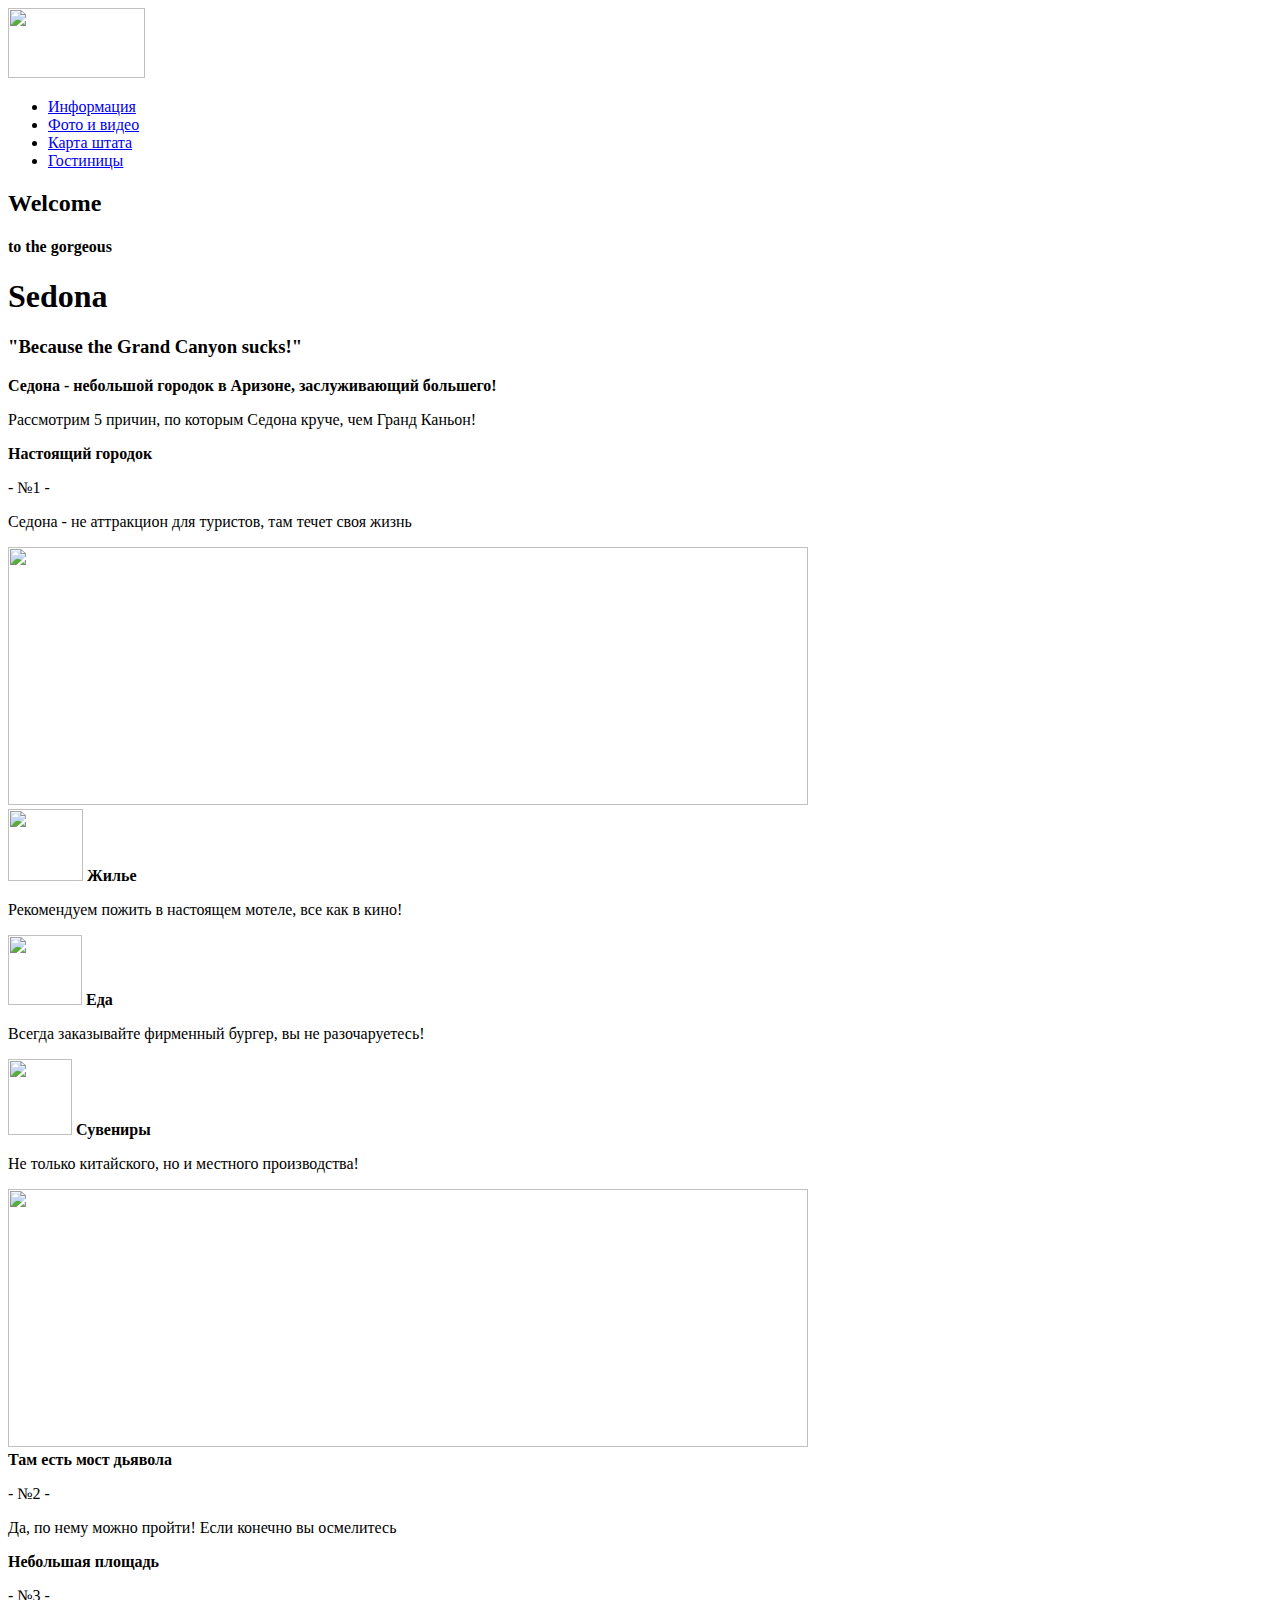
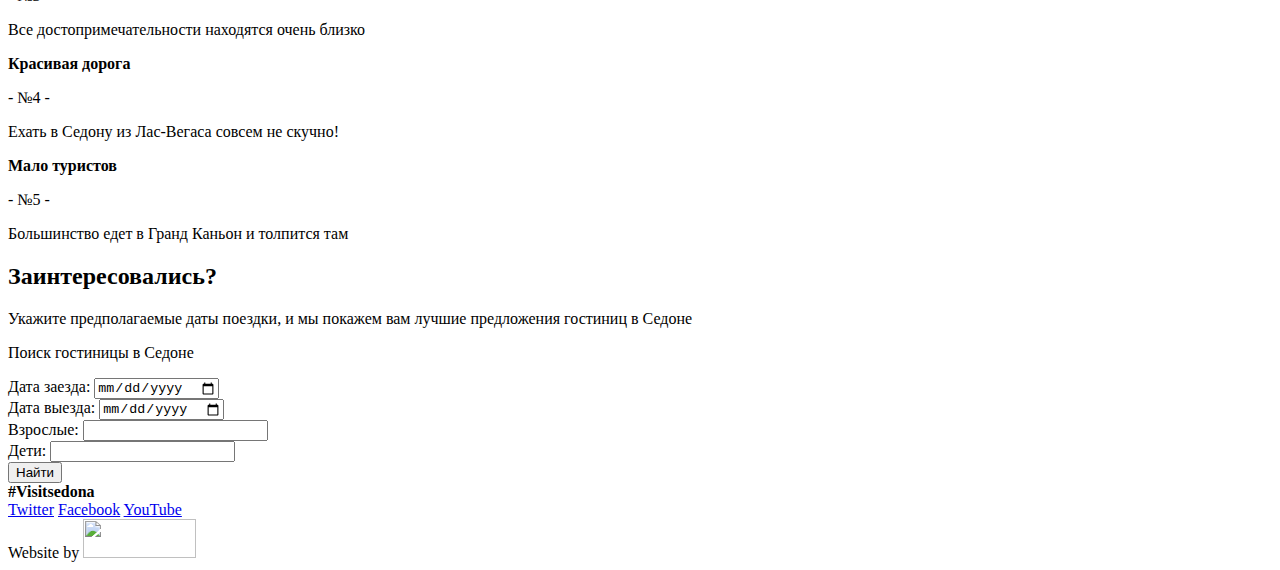
==== index.html @ 0fe3fce3 "Выполнила разметку личного проекта" ====
<!DOCTYPE html>
<html lang="ru">
	<head>
		<meta charset="utf-8">
    	<title>Sedona</title>
	</head>
	<body>
		<header>
			<div class="logo">
				<img src="http://placehold.it/137x70" width="137" height="70">
			</div>
			<nav class="navigation">
				<ul>
					<li>
						<a href="#">Информация</a>
					</li>
					<li>
						<a href="#">Фото и видео</a>		
					</li>
					<li>
						<a href="#">Карта штата</a>
					</li>
					<li>
						<a href="#">Гостиницы</a>
					</li>
				</ul>
			</nav>
		</header>
		<main>
			<div class="main-content">
				<h2>Welcome</h2>
				<h4>to the gorgeous</h4>
				<h1>Sedona</h1>
				<h3>"Because the Grand Canyon sucks!"</h3>
				<b>Седона - небольшой городок в Аризоне, заслуживающий большего!</b>
				<p>Рассмотрим 5 причин, по которым Седона круче, чем Гранд Каньон!</p>
				<section class="reasons">
					<div class="reason-item">
						<b>Настоящий городок</b>
						<p>- №1 -</p>
						<p>Седона - не аттракцион для туристов, там течет своя жизнь</p>
					</div>
					<img src="http://placehold.it/800x258" width="800" height="258">
				</section>
				<section class="features">
					<div class="features-item">
						<img src="http://placehold.it/75x72" width="75" height="72">
						<b class="features-name">Жилье</b>
						<p>Рекомендуем пожить в настоящем мотеле, все как в кино!</p>
					</div>
					<div class="features-item">
						<img src="http://placehold.it/74x70" width="74" height="70">
	        			<b class="features-name">Еда</b>
	        			<p>Всегда заказывайте фирменный бургер, вы не разочаруетесь!</p>
	        		</div>
	        		<div class="features-item">
	        			<img src="http://placehold.it/64x76" width="64" height="76">
	        			<b class="features-name">Сувениры</b>
	        			<p>Не только китайского, но и местного производства!</p>
	        		</div>
				</section>
				<section class="reasons">
					<img src="http://placehold.it/800x258" width="800" height="258">
					<div class="reason-item">
						<b>Там есть мост дьявола</b>
						<p>- №2 -</p>
						<p>Да, по нему можно пройти! Если конечно вы осмелитесь</p>
					</div>
				</section>
				<section class="reasons">
					<div class="reason-item">
						<b>Небольшая площадь</b>
						<p>- №3 -</p>
						<p>Все достопримечательности находятся очень близко</p>
					</div>
					<div class="reason-item">
						<b>Красивая дорога</b>
						<p>- №4 -</p>
						<p>Ехать в Седону из Лас-Вегаса совсем не скучно!</p>
					</div>
					<div class="reason-item">
						<b>Мало туристов</b>
						<p>- №5 -</p>
						<p>Большинство едет в Гранд Каньон и толпится там</p>
					</div>
				</section>
			</div>
			<div>
				<h2>Заинтересовались?</h2>
				<p>Укажите предполагаемые даты поездки, и мы покажем вам лучшие предложения гостиниц в Седоне</p>
				<div class="form">
					<div>
						<p>Поиск гостиницы в Седоне</p>
					</div>
					<div>
						<div>
							<label>Дата заезда:</label>
							<input type="date" name="">
						</div>
						<div>
							<label>Дата выезда:</label>
							<input type="date" name="">
						</div>
						<div>
							<label>Взрослые:</label>
							<input type="" name="">
						</div>
						<div>
							<label>Дети:</label>
							<input type="" name="">
						</div>
						<button class="btn">Найти</button>
					</div>
				</div>
			</div>
		</main>
		<footer>
			<section class="footer-hashtag">
				<b>#Visitsedona</b>
			</section>
			<section class="footer-social">
    			<a class="social-btn social-btn-tw" href="#">Twitter</a>
    			<a class="social-btn social-btn-fb" href="#">Facebook</a>
    			<a class="social-btn social-btn-you" href="#">YouTube</a>
			</section>
			<section class="footer-website">
				Website by
    			<img src="http://placehold.it/113x39" width="113" height="39">
			</section>
		</footer>
	</body>
</html>
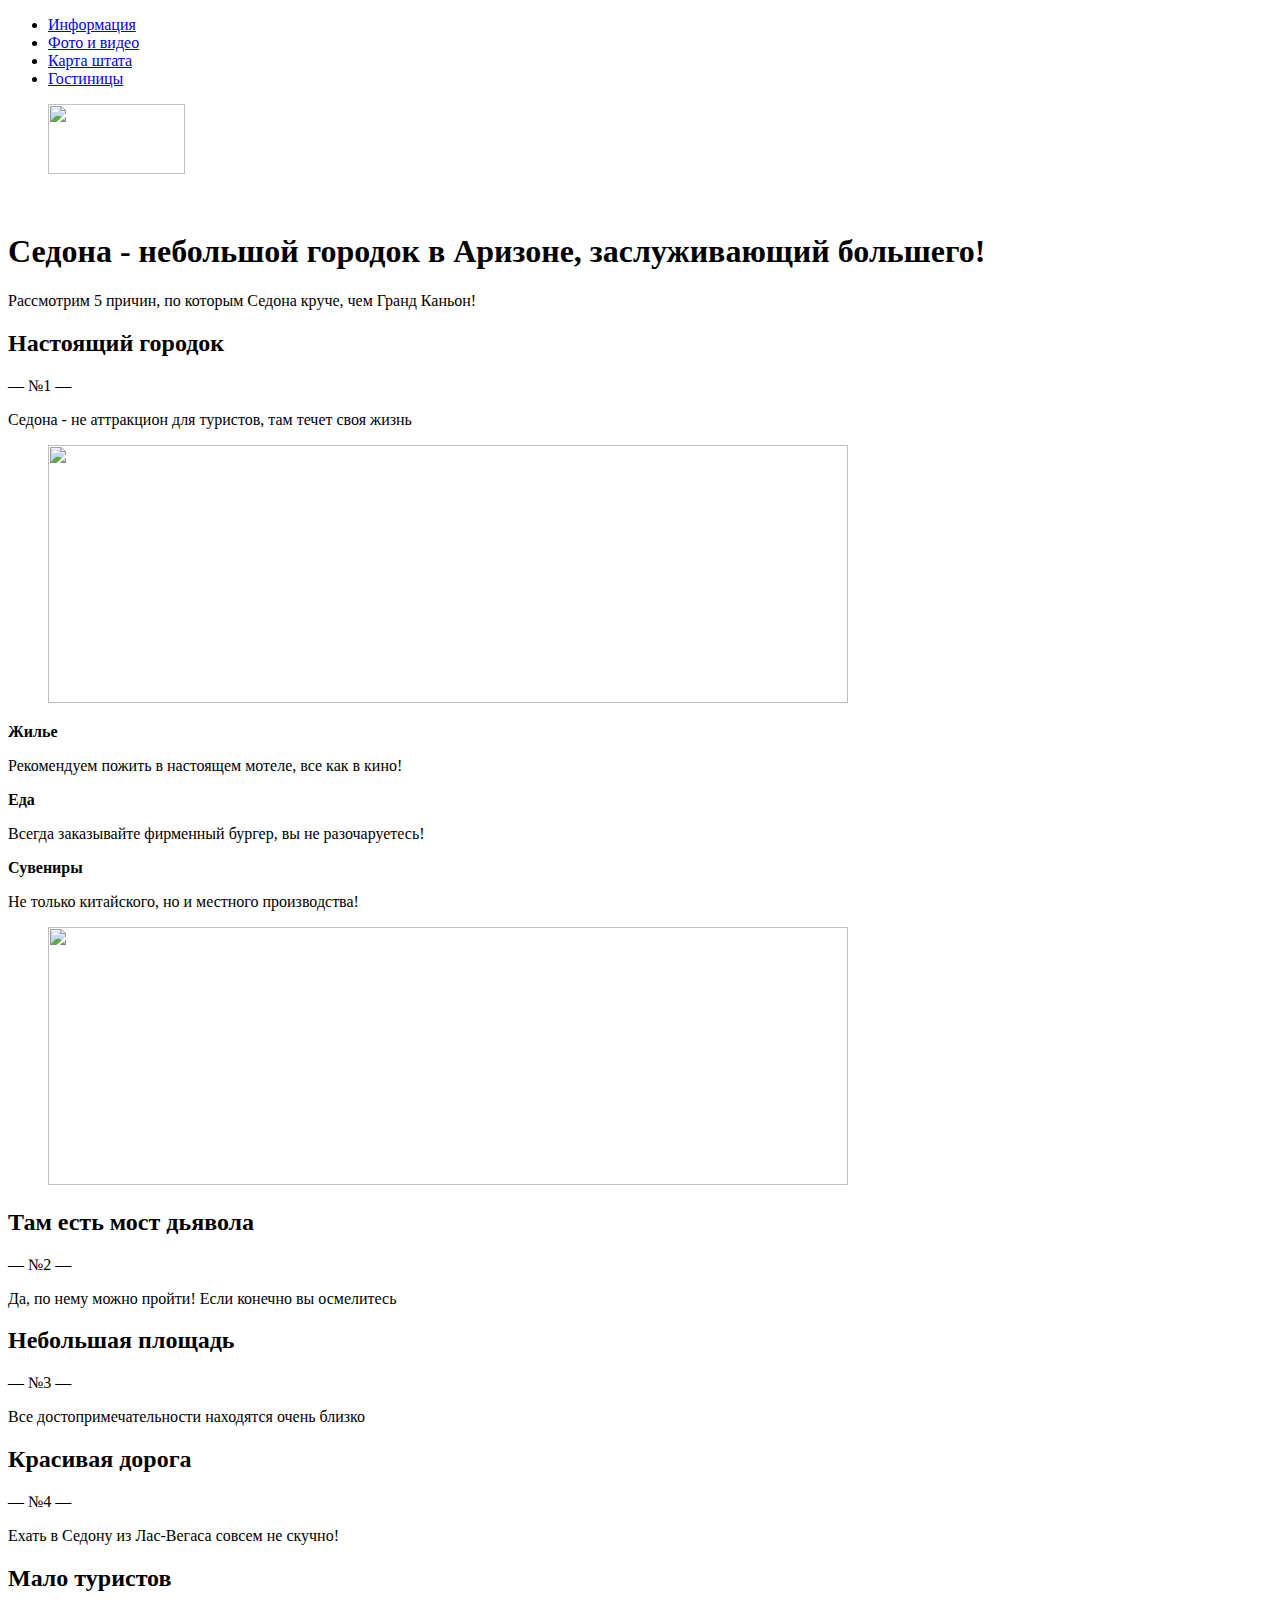
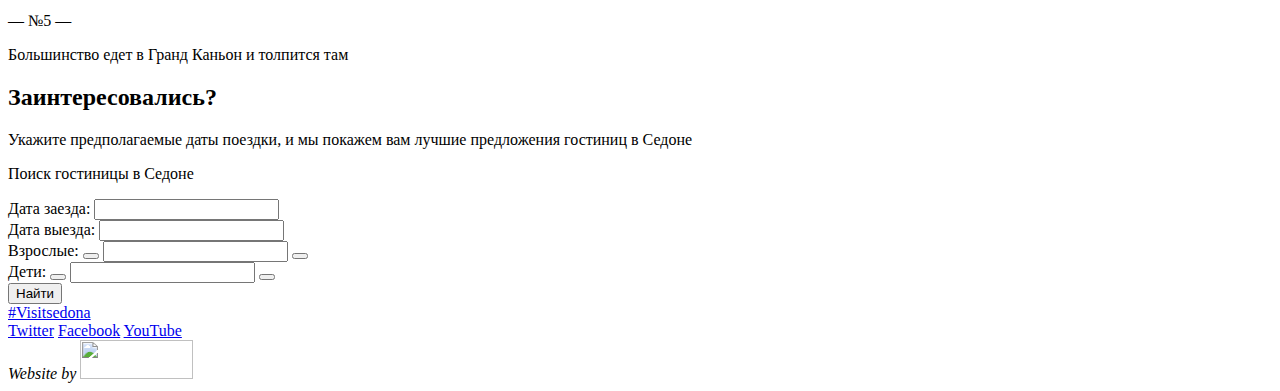
==== commit 5a9388bd: "Исправила разметку страницы "каталог" личного проекта" ====
--- a/index.html
+++ b/index.html
@@ -5,128 +5,131 @@
     	<title>Sedona</title>
 	</head>
 	<body>
-		<header>
-			<div class="logo">
-				<img src="http://placehold.it/137x70" width="137" height="70">
-			</div>
-			<nav class="navigation">
-				<ul>
-					<li>
-						<a href="#">Информация</a>
-					</li>
-					<li>
-						<a href="#">Фото и видео</a>		
-					</li>
-					<li>
-						<a href="#">Карта штата</a>
-					</li>
-					<li>
-						<a href="#">Гостиницы</a>
-					</li>
-				</ul>
-			</nav>
-		</header>
-		<main>
-			<div class="main-content">
-				<h2>Welcome</h2>
-				<h4>to the gorgeous</h4>
-				<h1>Sedona</h1>
-				<h3>"Because the Grand Canyon sucks!"</h3>
-				<b>Седона - небольшой городок в Аризоне, заслуживающий большего!</b>
-				<p>Рассмотрим 5 причин, по которым Седона круче, чем Гранд Каньон!</p>
-				<section class="reasons">
-					<div class="reason-item">
-						<b>Настоящий городок</b>
-						<p>- №1 -</p>
-						<p>Седона - не аттракцион для туристов, там течет своя жизнь</p>
-					</div>
-					<img src="http://placehold.it/800x258" width="800" height="258">
-				</section>
-				<section class="features">
+		<div class="container">
+			<header>
+				<nav class="main-navigation">
+					<ul>
+						<li>
+							<a href="#">Информация</a>
+						</li>
+						<li>
+							<a href="#">Фото и видео</a>		
+						</li>
+						<li>
+							<a href="#">Карта штата</a>
+						</li>
+						<li>
+							<a href="#">Гостиницы</a>
+						</li>
+					</ul>
+				</nav>
+				<figure class="logo">
+					<img src="http://placehold.it/137x70" width="137" height="70">
+				</figure>
+				<div class="promo-block">
+					<img src=""> <!--Добавить картинку--> 
+				</div>
+			</header>
+			<main>
+				<article class="reasons">	 
+					<h1>Седона - небольшой городок в Аризоне, заслуживающий большего!</h1>
+					<p>Рассмотрим 5 причин, по которым Седона круче, чем Гранд Каньон!</p>
+				</article>
+				<div class="main-reason">
+					<h2 class="reason-title">Настоящий городок</h2>
+					<div class="reason-number">&mdash; №1 &mdash;</div>
+					<p class="reason-text">Седона - не аттракцион для туристов, там течет своя жизнь</p>
+					<figure class="reason-image">
+						<img src="http://placehold.it/800x258" width="800" height="258">
+					</figure>
+				</div>
+				<div class="features">
 					<div class="features-item">
-						<img src="http://placehold.it/75x72" width="75" height="72">
 						<b class="features-name">Жилье</b>
-						<p>Рекомендуем пожить в настоящем мотеле, все как в кино!</p>
+						<p class="features-text">Рекомендуем пожить в настоящем мотеле, все как в кино!</p>
 					</div>
 					<div class="features-item">
-						<img src="http://placehold.it/74x70" width="74" height="70">
 	        			<b class="features-name">Еда</b>
-	        			<p>Всегда заказывайте фирменный бургер, вы не разочаруетесь!</p>
+	        			<p class="features-text">Всегда заказывайте фирменный бургер, вы не разочаруетесь!</p>
 	        		</div>
 	        		<div class="features-item">
-	        			<img src="http://placehold.it/64x76" width="64" height="76">
 	        			<b class="features-name">Сувениры</b>
-	        			<p>Не только китайского, но и местного производства!</p>
+	        			<p class="features-text">Не только китайского, но и местного производства!</p>
 	        		</div>
-				</section>
-				<section class="reasons">
-					<img src="http://placehold.it/800x258" width="800" height="258">
+				</div>
+				<div class="main-reason">
+					<figure class="reason-image">
+						<img src="http://placehold.it/800x258" width="800" height="258">
+					</figure>
+					<h2 class="reason-title">Там есть мост дьявола</h2>
+					<div class="reason-number">&mdash; №2 &mdash;</div>
+					<p class="reason-text">Да, по нему можно пройти! Если конечно вы осмелитесь</p>
+				</div>
+				<div class="additional-reasons">
 					<div class="reason-item">
-						<b>Там есть мост дьявола</b>
-						<p>- №2 -</p>
-						<p>Да, по нему можно пройти! Если конечно вы осмелитесь</p>
-					</div>
-				</section>
-				<section class="reasons">
-					<div class="reason-item">
-						<b>Небольшая площадь</b>
-						<p>- №3 -</p>
-						<p>Все достопримечательности находятся очень близко</p>
+						<h2 class="reason-title">Небольшая площадь</h2>
+						<p class="reason-number">&mdash; №3 &mdash;</p>
+						<p class="reason-text">Все достопримечательности находятся очень близко</p>
 					</div>
 					<div class="reason-item">
-						<b>Красивая дорога</b>
-						<p>- №4 -</p>
-						<p>Ехать в Седону из Лас-Вегаса совсем не скучно!</p>
+						<h2 class="reason-title">Красивая дорога</h2>
+						<p class="reason-number">&mdash; №4 &mdash;</p>
+						<p class="reason-text">Ехать в Седону из Лас-Вегаса совсем не скучно!</p>
 					</div>
 					<div class="reason-item">
-						<b>Мало туристов</b>
-						<p>- №5 -</p>
-						<p>Большинство едет в Гранд Каньон и толпится там</p>
-					</div>
-				</section>
-			</div>
-			<div>
-				<h2>Заинтересовались?</h2>
-				<p>Укажите предполагаемые даты поездки, и мы покажем вам лучшие предложения гостиниц в Седоне</p>
-				<div class="form">
-					<div>
-						<p>Поиск гостиницы в Седоне</p>
-					</div>
-					<div>
-						<div>
-							<label>Дата заезда:</label>
-							<input type="date" name="">
-						</div>
-						<div>
-							<label>Дата выезда:</label>
-							<input type="date" name="">
-						</div>
-						<div>
-							<label>Взрослые:</label>
-							<input type="" name="">
-						</div>
-						<div>
-							<label>Дети:</label>
-							<input type="" name="">
-						</div>
-						<button class="btn">Найти</button>
+						<h2 class="reason-title">Мало туристов</h2>
+						<p class="reason-number">&mdash; №5 &mdash;</p>
+						<p class="reason-text">Большинство едет в Гранд Каньон и толпится там</p>
 					</div>
 				</div>
-			</div>
-		</main>
-		<footer>
-			<section class="footer-hashtag">
-				<b>#Visitsedona</b>
-			</section>
-			<section class="footer-social">
-    			<a class="social-btn social-btn-tw" href="#">Twitter</a>
-    			<a class="social-btn social-btn-fb" href="#">Facebook</a>
-    			<a class="social-btn social-btn-you" href="#">YouTube</a>
-			</section>
-			<section class="footer-website">
-				Website by
-    			<img src="http://placehold.it/113x39" width="113" height="39">
-			</section>
-		</footer>
+				<article class="interested">
+					<h2>Заинтересовались?</h2>
+					<p>Укажите предполагаемые даты поездки, и мы покажем вам лучшие предложения гостиниц в Седоне</p>
+				</article>
+				<div class="form-wrapper">
+					<p>Поиск гостиницы в Седоне</p>
+					<div class="form">
+						<form action="index.html" method="post">
+							<div>
+								<label for="arrival-date">Дата заезда:</label>
+								<input type="text" name="" id="arrival-date">
+							</div>
+							<div>
+								<label for="departure-date">Дата выезда:</label>
+								<input type="text" name="" id="departure-date">
+							</div>
+							<div>
+								<label for="adults">Взрослые:</label>
+								<button></button> <!--минус-->
+								<input type="text" name="" id="adults">
+								<button></button> <!--плюс-->
+							</div>
+							<div>
+								<label for="children">Дети:</label>
+								<button></button> <!--минус-->
+								<input type="text" name="" id="children">
+								<button></button> <!--плюс-->
+							</div>
+							<button class="btn">Найти</button>
+						</form>
+					</div>
+				</div>
+				<div class="map"></div>
+			</main>
+			<footer>
+				<a class="hashtag"href="#">#Visitsedona</a>
+				<div class="footer-social">
+	    			<a class="social-btn social-btn-tw" href="#">Twitter</a>
+	    			<a class="social-btn social-btn-fb" href="#">Facebook</a>
+	    			<a class="social-btn social-btn-you" href="#">YouTube</a>
+				</div>
+				<address class="footer-website">
+					Website by
+					<a class="website" href="#">
+	    				<img src="http://placehold.it/113x39" width="113" height="39">
+	    			</a>
+				</address>
+			</footer>
+		</div>
 	</body>
 </html>
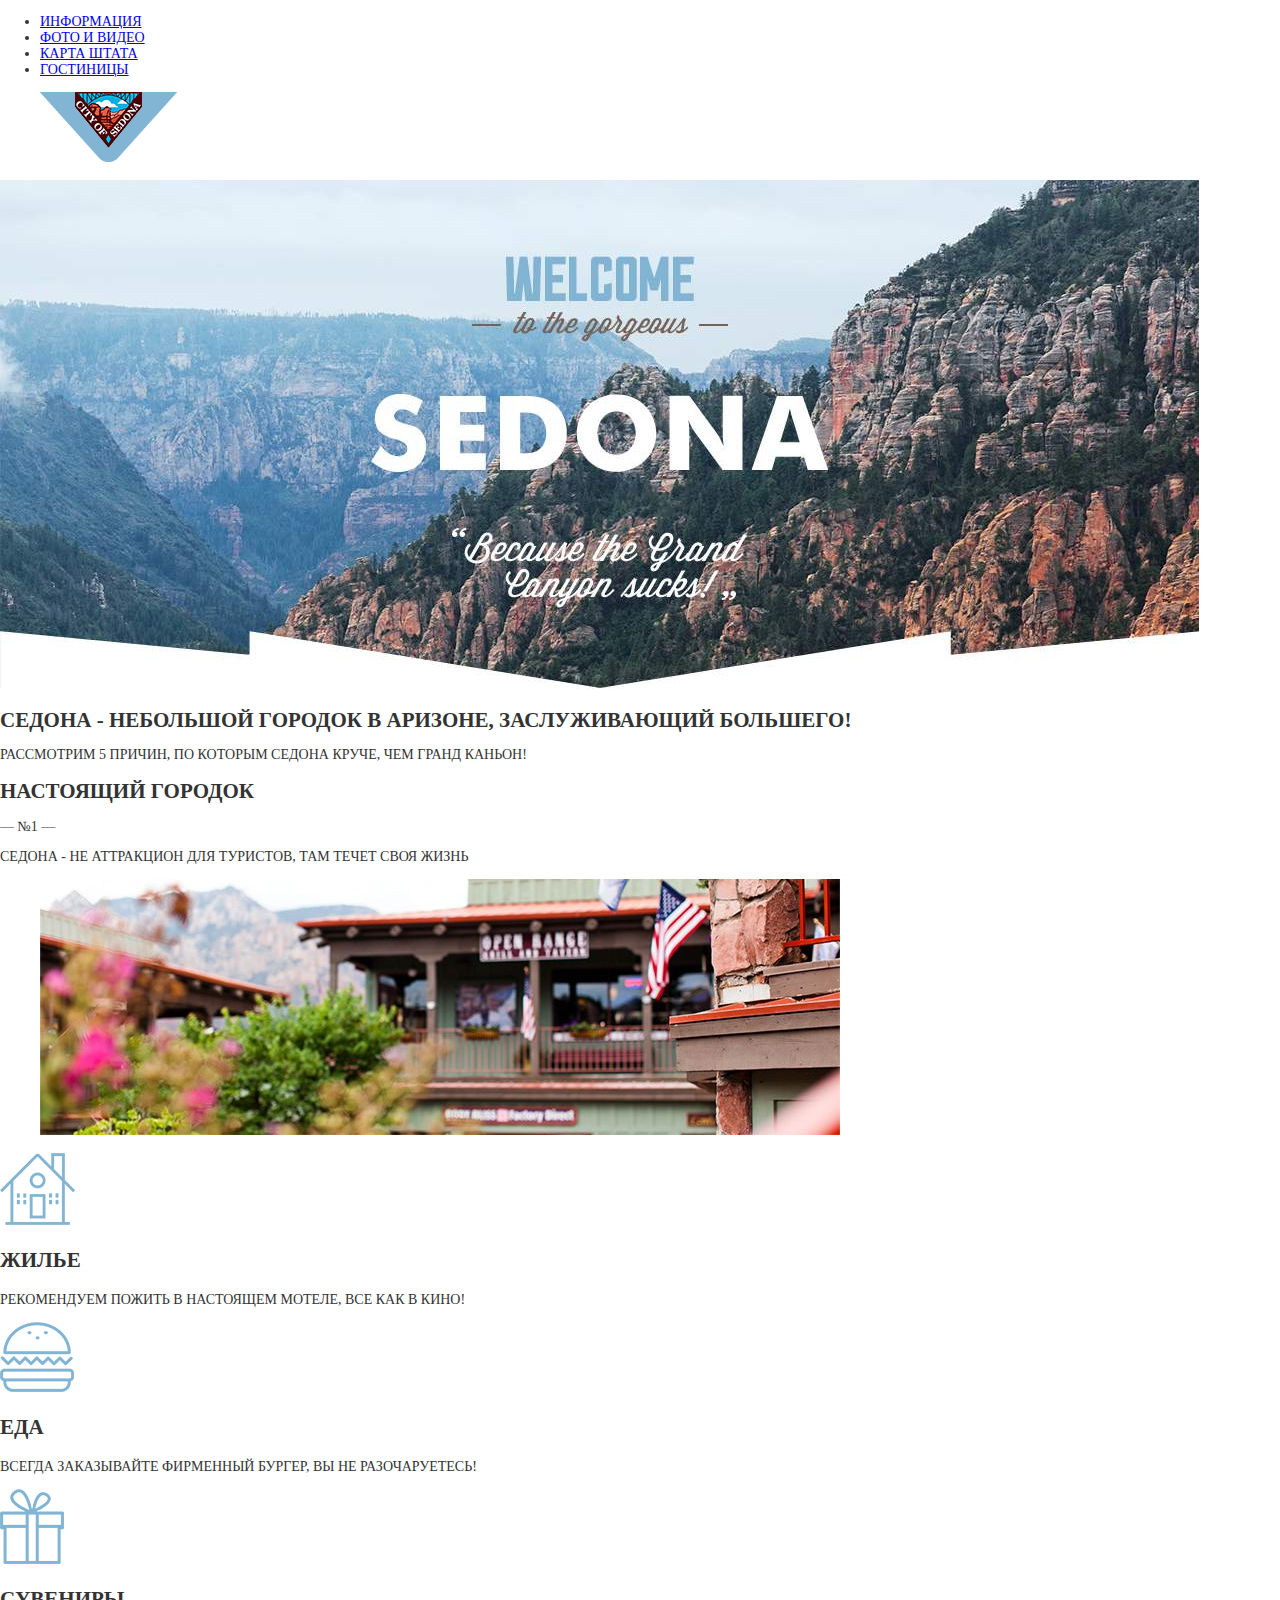
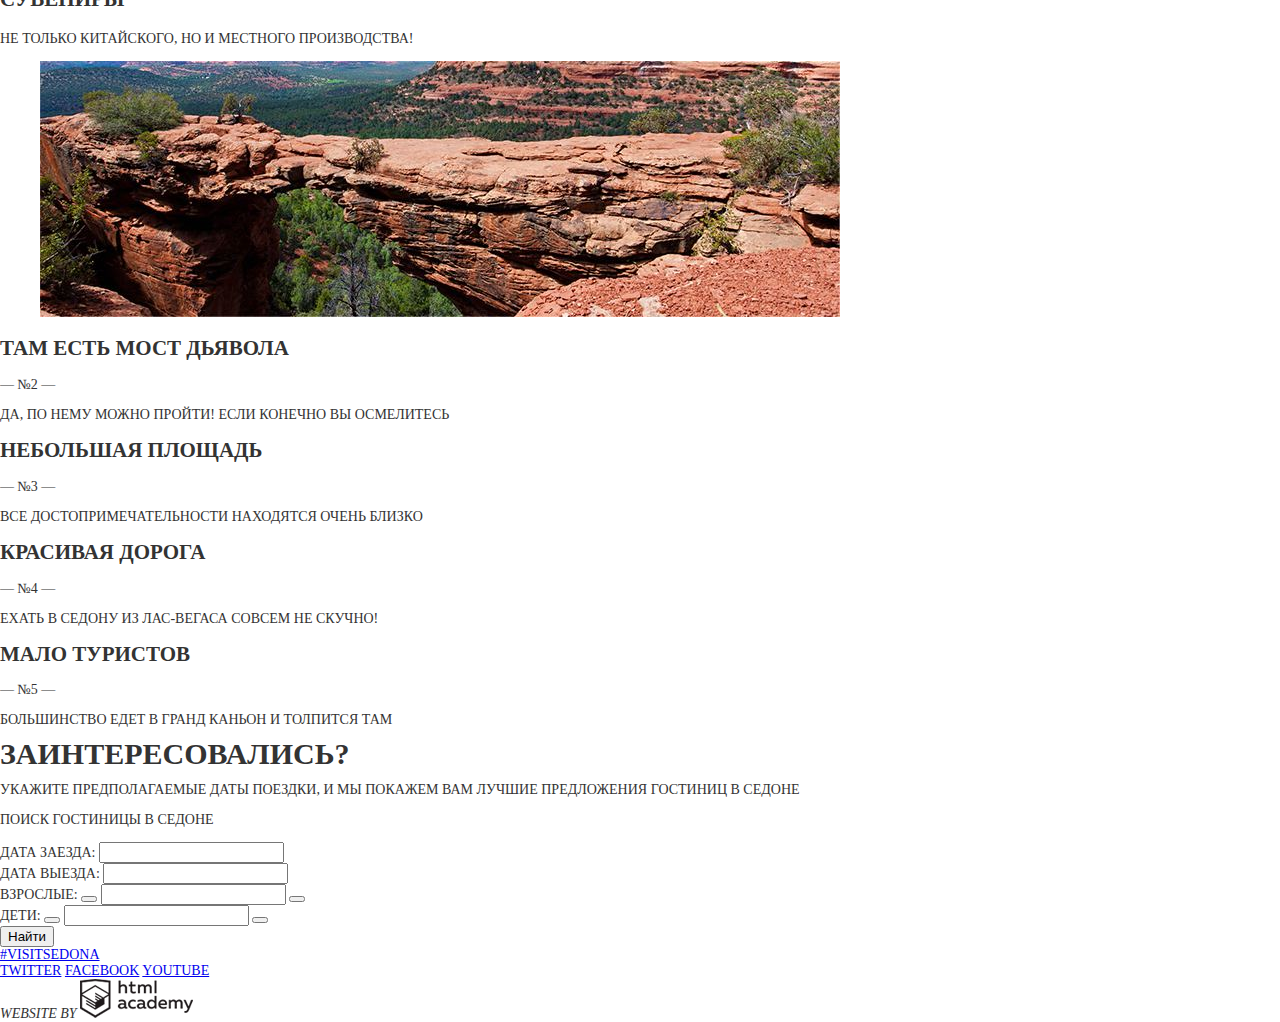
==== commit a7504c5e: "Подготовила графику и текстовые стили личного проекта" ====
--- a/index.html
+++ b/index.html
@@ -3,6 +3,7 @@
 	<head>
 		<meta charset="utf-8">
     	<title>Sedona</title>
+    	<link href="css/style.css" rel="stylesheet">
 	</head>
 	<body>
 		<div class="container">
@@ -24,10 +25,10 @@
 					</ul>
 				</nav>
 				<figure class="logo">
-					<img src="http://placehold.it/137x70" width="137" height="70">
+					<img src="img/logo.png" width="137" height="70"> <!--Добавить картинку-->
 				</figure>
 				<div class="promo-block">
-					<img src=""> <!--Добавить картинку--> 
+					<img src="img/promo-block-image.jpg" width="1199" height="509"> <!--Добавить картинку--> 
 				</div>
 			</header>
 			<main>
@@ -40,26 +41,29 @@
 					<div class="reason-number">&mdash; №1 &mdash;</div>
 					<p class="reason-text">Седона - не аттракцион для туристов, там течет своя жизнь</p>
 					<figure class="reason-image">
-						<img src="http://placehold.it/800x258" width="800" height="258">
+						<img src="img/reason-image1.jpg" width="800" height="256"> <!--Добавить картинку--> 
 					</figure>
 				</div>
 				<div class="features">
 					<div class="features-item">
-						<b class="features-name">Жилье</b>
+						<img src="img/house.png" width="75" height="72"> <!--Добавить картинку--> 
+						<h3 class="features-name">Жилье</h3>
 						<p class="features-text">Рекомендуем пожить в настоящем мотеле, все как в кино!</p>
 					</div>
 					<div class="features-item">
-	        			<b class="features-name">Еда</b>
+						<img src="img/burger.png" width="74" height="70"> <!--Добавить картинку-->
+	        			<h3 class="features-name">Еда</h3>
 	        			<p class="features-text">Всегда заказывайте фирменный бургер, вы не разочаруетесь!</p>
 	        		</div>
 	        		<div class="features-item">
-	        			<b class="features-name">Сувениры</b>
+	        			<img src="img/gift.png" width="64" height="75"> <!--Добавить картинку-->
+	        			<h3 class="features-name">Сувениры</h3>
 	        			<p class="features-text">Не только китайского, но и местного производства!</p>
 	        		</div>
 				</div>
 				<div class="main-reason">
 					<figure class="reason-image">
-						<img src="http://placehold.it/800x258" width="800" height="258">
+						<img src="img/reason-image2.jpg" width="800" height="256"> <!--Добавить картинку--> 
 					</figure>
 					<h2 class="reason-title">Там есть мост дьявола</h2>
 					<div class="reason-number">&mdash; №2 &mdash;</div>
@@ -83,7 +87,7 @@
 					</div>
 				</div>
 				<article class="interested">
-					<h2>Заинтересовались?</h2>
+					<b class="intrested">Заинтересовались?</b>
 					<p>Укажите предполагаемые даты поездки, и мы покажем вам лучшие предложения гостиниц в Седоне</p>
 				</article>
 				<div class="form-wrapper">
@@ -126,7 +130,7 @@
 				<address class="footer-website">
 					Website by
 					<a class="website" href="#">
-	    				<img src="http://placehold.it/113x39" width="113" height="39">
+	    				<img src="img/logo-html-academy.png" width="113" height="39"> <!--Добавить картинку-->
 	    			</a>
 				</address>
 			</footer>
--- a/css/style.css
+++ b/css/style.css
@@ -0,0 +1,25 @@
+body {
+	color: #333333;
+	font-family: PT Sans;
+	font-size: 14px;
+	margin: 0;
+	text-transform: uppercase;
+}
+
+h1 {
+	font-size: 21px;
+	font-weight: bold;
+	line-height: 26px;
+}
+
+h2.reason-title, h3.features-name {
+	font-size: 21px;
+	font-weight: bold;
+	line-height: 21px;
+}
+
+b.intrested {
+	font-size: 30px;
+	font-weight: bold;
+	line-height: 24px;
+}
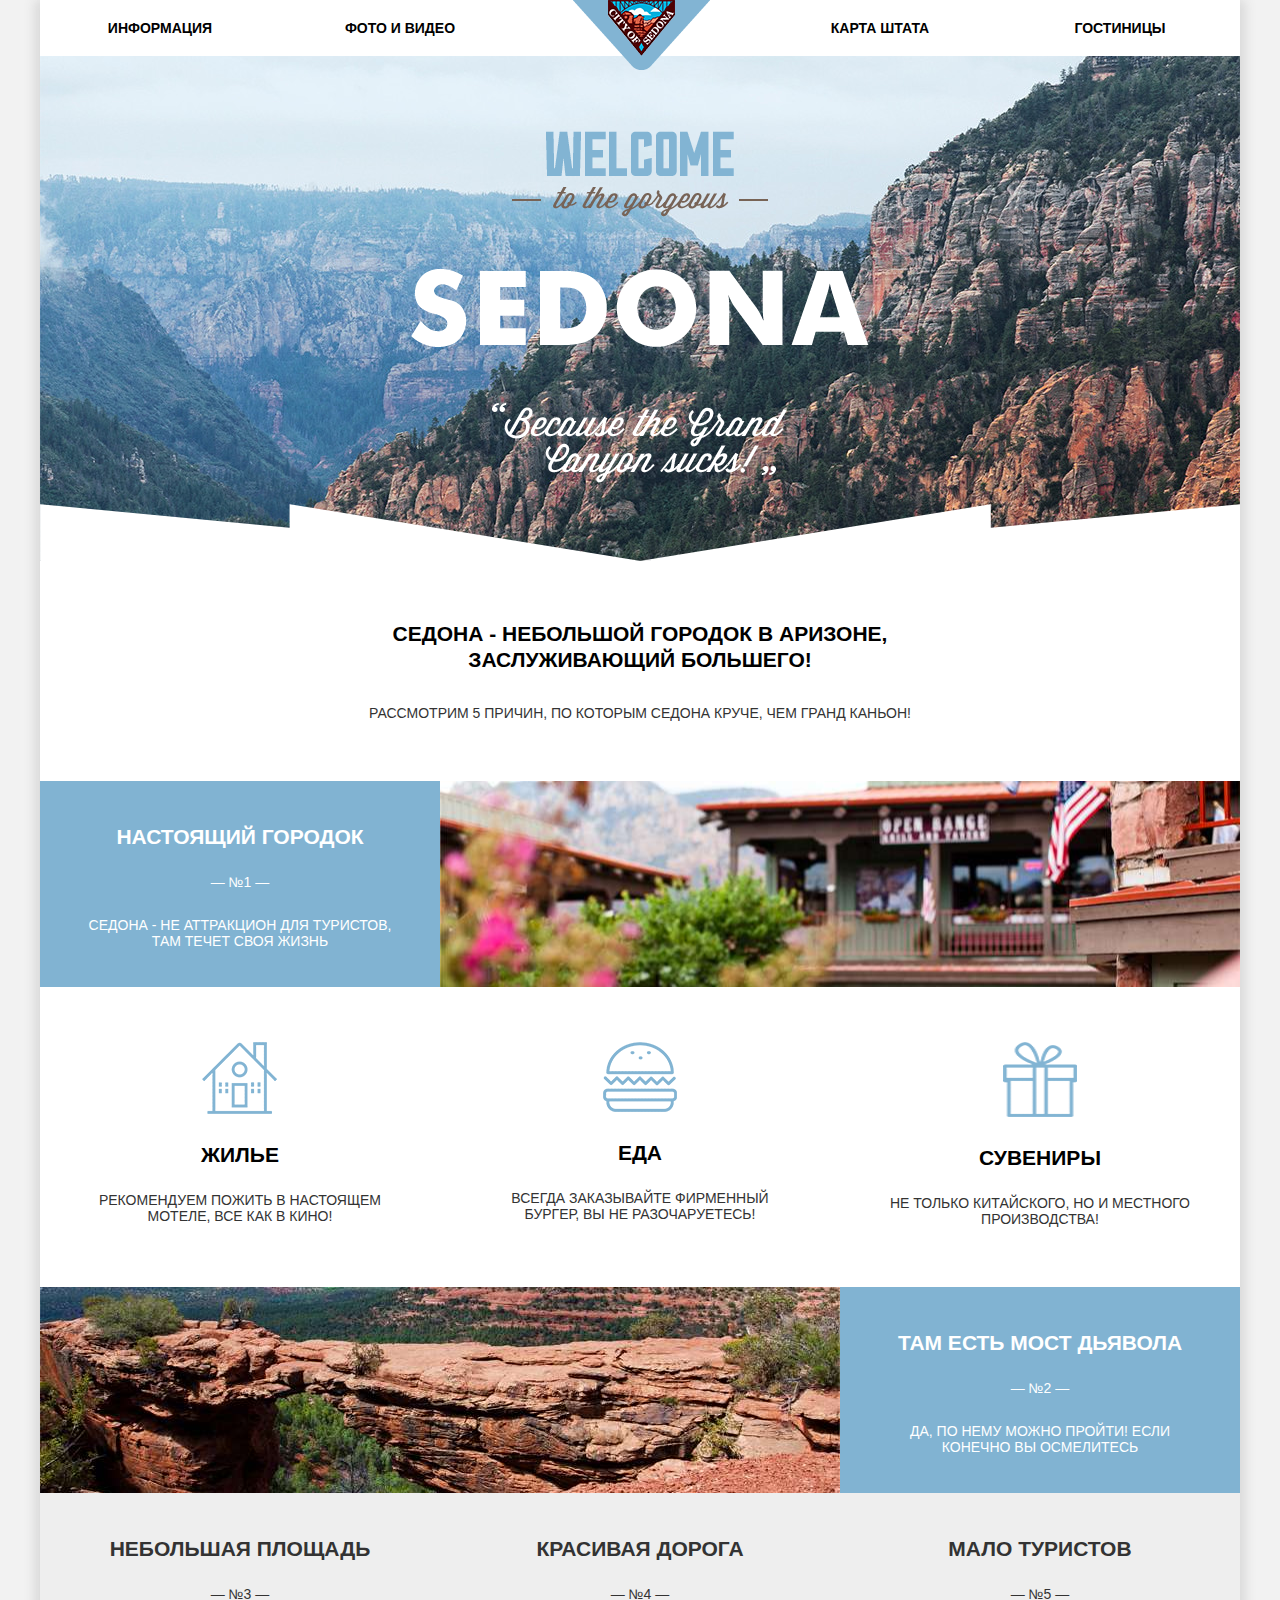
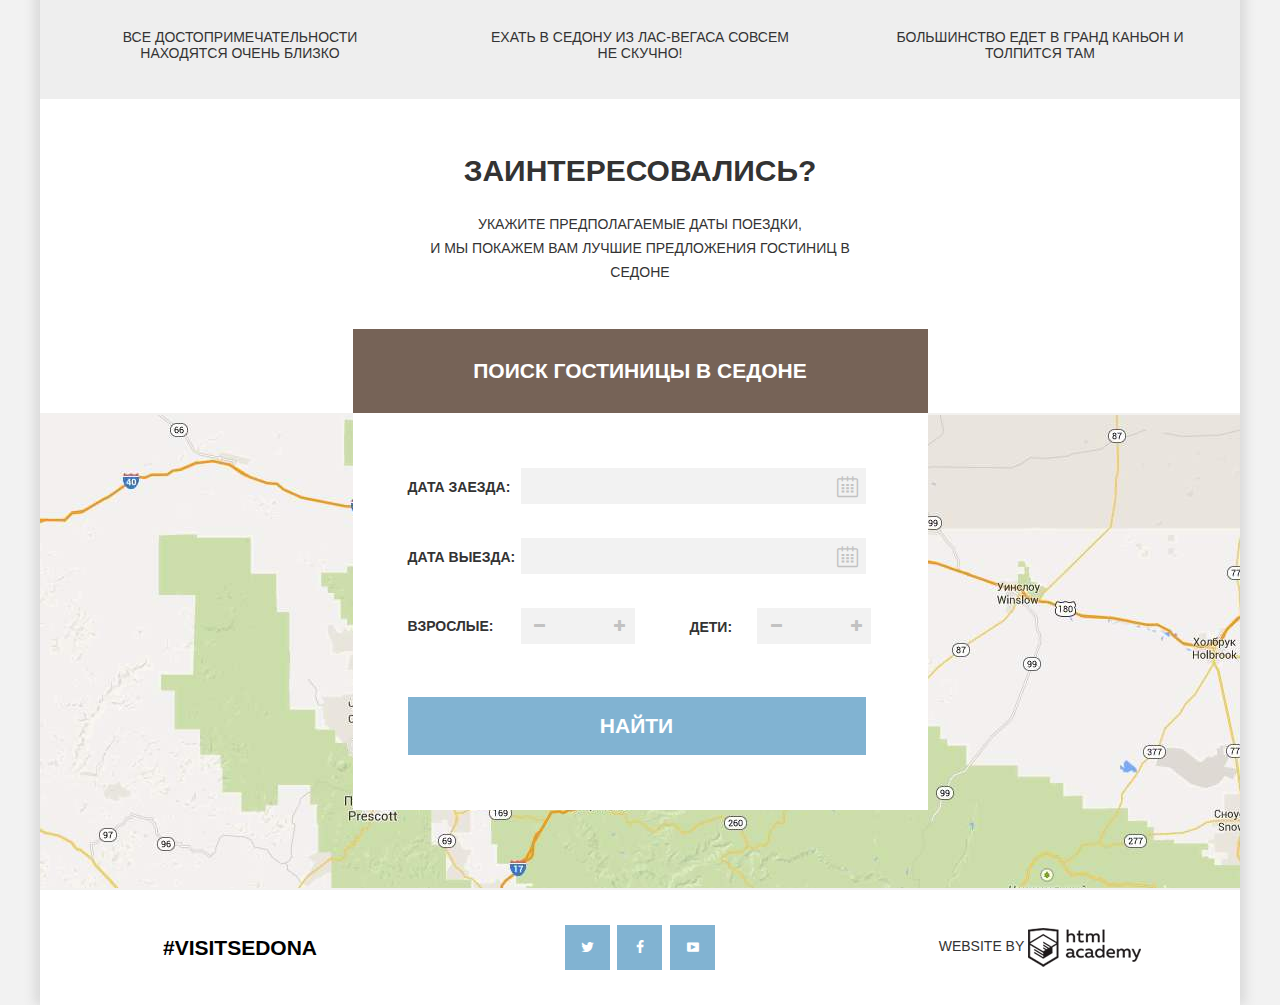
==== commit 21f2bdb2: "Завершила верстку проекта "Седона"" ====
--- a/index.html
+++ b/index.html
@@ -3,32 +3,26 @@
 	<head>
 		<meta charset="utf-8">
     	<title>Sedona</title>
+    	<link href="css/normalize.css" rel="stylesheet">
     	<link href="css/style.css" rel="stylesheet">
+    	<link rel="stylesheet" href="css/symbols-sedona.css">
 	</head>
 	<body>
 		<div class="container">
-			<header>
-				<nav class="main-navigation">
-					<ul>
-						<li>
-							<a href="#">Информация</a>
-						</li>
-						<li>
-							<a href="#">Фото и видео</a>		
-						</li>
-						<li>
-							<a href="#">Карта штата</a>
-						</li>
-						<li>
-							<a href="#">Гостиницы</a>
-						</li>
-					</ul>
+			<header class="main-menu">
+				<a href="index.html">
+					<img class="logo" src="img/logo.png" width="137" height="70">
+				</a>
+				<nav class="main-navigation clearfix">
+					<a href="#">Информация</a>
+					<a href="#">Фото и видео</a>		
+					<a href="#">Карта штата</a>
+					<a href="catalog.html">Гостиницы</a>
 				</nav>
-				<figure class="logo">
-					<img src="img/logo.png" width="137" height="70"> <!--Добавить картинку-->
-				</figure>
 				<div class="promo-block">
-					<img src="img/promo-block-image.jpg" width="1199" height="509"> <!--Добавить картинку--> 
+					<div class="frame">
+						<img src="img/promo-block-slogan.png" width="458" height="352">
+					</div>
 				</div>
 			</header>
 			<main>
@@ -36,102 +30,109 @@
 					<h1>Седона - небольшой городок в Аризоне, заслуживающий большего!</h1>
 					<p>Рассмотрим 5 причин, по которым Седона круче, чем Гранд Каньон!</p>
 				</article>
-				<div class="main-reason">
-					<h2 class="reason-title">Настоящий городок</h2>
-					<div class="reason-number">&mdash; №1 &mdash;</div>
-					<p class="reason-text">Седона - не аттракцион для туристов, там течет своя жизнь</p>
-					<figure class="reason-image">
-						<img src="img/reason-image1.jpg" width="800" height="256"> <!--Добавить картинку--> 
-					</figure>
+				<div class="main-reason reason-first clearfix">
+					<div class="reason-item">
+						<h2 class="reason-title">Настоящий городок</h2>
+						<p class="reason-number">&mdash; №1 &mdash;</p>
+						<p class="reason-text">Седона - не аттракцион для туристов, там течет своя жизнь</p>
+					</div>
 				</div>
-				<div class="features">
+				<div class="features clearfix">
 					<div class="features-item">
-						<img src="img/house.png" width="75" height="72"> <!--Добавить картинку--> 
+						<img src="img/house.png" width="75" height="72">
 						<h3 class="features-name">Жилье</h3>
 						<p class="features-text">Рекомендуем пожить в настоящем мотеле, все как в кино!</p>
 					</div>
 					<div class="features-item">
-						<img src="img/burger.png" width="74" height="70"> <!--Добавить картинку-->
+						<img src="img/burger.png" width="74" height="70">
 	        			<h3 class="features-name">Еда</h3>
 	        			<p class="features-text">Всегда заказывайте фирменный бургер, вы не разочаруетесь!</p>
 	        		</div>
 	        		<div class="features-item">
-	        			<img src="img/gift.png" width="64" height="75"> <!--Добавить картинку-->
+	        			<img src="img/gift.png" width="74" height="75">
 	        			<h3 class="features-name">Сувениры</h3>
 	        			<p class="features-text">Не только китайского, но и местного производства!</p>
 	        		</div>
 				</div>
-				<div class="main-reason">
-					<figure class="reason-image">
-						<img src="img/reason-image2.jpg" width="800" height="256"> <!--Добавить картинку--> 
-					</figure>
-					<h2 class="reason-title">Там есть мост дьявола</h2>
-					<div class="reason-number">&mdash; №2 &mdash;</div>
-					<p class="reason-text">Да, по нему можно пройти! Если конечно вы осмелитесь</p>
+				<div class="main-reason reason-second clearfix">
+					<div class="reason-item">
+						<h2 class="reason-title">Там есть мост дьявола</h2>
+						<p class="reason-number">&mdash; №2 &mdash;</p>
+						<p class="reason-text">Да, по нему можно пройти! Если конечно вы осмелитесь</p>
+					</div>
 				</div>
-				<div class="additional-reasons">
+				<div class="additional-reasons clearfix">
 					<div class="reason-item">
 						<h2 class="reason-title">Небольшая площадь</h2>
 						<p class="reason-number">&mdash; №3 &mdash;</p>
-						<p class="reason-text">Все достопримечательности находятся очень близко</p>
+						<p class="reason-text">Все достопримечательности<br>находятся очень близко</p>
 					</div>
 					<div class="reason-item">
 						<h2 class="reason-title">Красивая дорога</h2>
 						<p class="reason-number">&mdash; №4 &mdash;</p>
-						<p class="reason-text">Ехать в Седону из Лас-Вегаса совсем не скучно!</p>
+						<p class="reason-text">Ехать в Седону из Лас-Вегаса совсем<br>не скучно!</p>
 					</div>
 					<div class="reason-item">
 						<h2 class="reason-title">Мало туристов</h2>
 						<p class="reason-number">&mdash; №5 &mdash;</p>
-						<p class="reason-text">Большинство едет в Гранд Каньон и толпится там</p>
+						<p class="reason-text">Большинство едет в Гранд Каньон и<br>толпится там</p>
 					</div>
 				</div>
 				<article class="interested">
-					<b class="intrested">Заинтересовались?</b>
-					<p>Укажите предполагаемые даты поездки, и мы покажем вам лучшие предложения гостиниц в Седоне</p>
+					<b class="interested-title">Заинтересовались?</b>
+					<p class="interested-text">Укажите предполагаемые даты поездки,<br>и мы покажем вам лучшие предложения гостиниц в Седоне</p>
 				</article>
 				<div class="form-wrapper">
 					<p>Поиск гостиницы в Седоне</p>
-					<div class="form">
-						<form action="index.html" method="post">
-							<div>
+					<div class="map">
+						<form class="form" action="index.html" method="post">
+							<div class="form-input">
 								<label for="arrival-date">Дата заезда:</label>
-								<input type="text" name="" id="arrival-date">
+								<div class="input-calendar">
+									<i class="icon-calendar"></i>
+									<input type="text" name="" id="arrival-date">
+								</div>
 							</div>
-							<div>
+							<div class="form-input">
 								<label for="departure-date">Дата выезда:</label>
-								<input type="text" name="" id="departure-date">
+								<div class="input-calendar">
+									<i class="icon-calendar"></i>
+									<input type="text" name="" id="departure-date">
+								</div>
 							</div>
-							<div>
+							<div class="form-input-adults">
 								<label for="adults">Взрослые:</label>
-								<button></button> <!--минус-->
-								<input type="text" name="" id="adults">
-								<button></button> <!--плюс-->
+								<div class="input-minus-plus">
+									<i class="icon-minus"></i>
+									<i class="icon-plus"></i>
+									<input type="text" name="" id="adults">
+								</div>
 							</div>
-							<div>
+							<div class="form-input-children">
 								<label for="children">Дети:</label>
-								<button></button> <!--минус-->
-								<input type="text" name="" id="children">
-								<button></button> <!--плюс-->
+								<div class="input-minus-plus">
+									<i class="icon-minus"></i>
+									<i class="icon-plus"></i>
+									<input type="text" name="" id="children">
+								</div>
 							</div>
 							<button class="btn">Найти</button>
 						</form>
 					</div>
 				</div>
-				<div class="map"></div>
 			</main>
-			<footer>
-				<a class="hashtag"href="#">#Visitsedona</a>
+			<footer class="footer-wrapper clearfix">
+				<div class="footer-hashtag">
+					<a class="hashtag" href="#">#Visitsedona</a>
+				</div>
 				<div class="footer-social">
-	    			<a class="social-btn social-btn-tw" href="#">Twitter</a>
-	    			<a class="social-btn social-btn-fb" href="#">Facebook</a>
-	    			<a class="social-btn social-btn-you" href="#">YouTube</a>
+	    			<a class="social-btn" href="#">Twitter <i class="icon-twitter"></i></a>
+	    			<a class="social-btn" href="#">Facebook <i class="icon-facebook"></i></a>
+	    			<a class="social-btn" href="#">YouTube <i class="icon-youtube"></i></a>
 				</div>
 				<address class="footer-website">
-					Website by
-					<a class="website" href="#">
-	    				<img src="img/logo-html-academy.png" width="113" height="39"> <!--Добавить картинку-->
-	    			</a>
+					<span>Website by</span>
+					<a class="website" href="#"></a>
 				</address>
 			</footer>
 		</div>
--- a/css/style.css
+++ b/css/style.css
@@ -1,15 +1,82 @@
+* {
+	box-sizing: border-box;
+}
+
 body {
+	background-color: #f2f2f2;
 	color: #333333;
-	font-family: PT Sans;
+	font-family: "PT Sans", "Arial", sans-serif;
 	font-size: 14px;
 	margin: 0;
+	padding: 0;
 	text-transform: uppercase;
 }
 
+@font-face {
+  font-weight: normal;
+  font-style: normal;
+
+  font-family: "symbols-sedona";
+  src: url("../fonts/symbols-sedona.woff") format("woff"),
+       url("../fonts/symbols-sedona.woff2") format("woff2");
+}
+
+[class^="icon-"]::before,
+[class*=" icon-"]::before {
+  display: inline-block;
+  width: 1em;
+  margin-right: 0.2em;
+  margin-left: 0.2em;
+
+  font-weight: normal;
+  line-height: 1em;
+  font-family: "symbols-sedona";
+  text-align: center;
+  text-transform: none;
+  text-decoration: inherit;
+  font-style: normal;
+  font-variant: normal;
+
+  speak: none;
+}
+
+.icon-facebook::before { content: "\66"; } /* "f" */
+.icon-twitter::before { content: "\74"; } /* "t" */
+.icon-up-dir::before { content: "\25b2"; } /* "▲" */
+.icon-down-dir::before { content: "\25bc"; } /* "▼" */
+.icon-star::before { content: "\2605"; } /* "★" */
+.icon-check-off::before { content: "\2610"; } /* "☐" */
+.icon-check-on::before { content: "\2611"; } /* "☑" */
+.icon-calendar::before { content: "\e800"; } /* "" */
+.icon-plus::before { content: "\e801"; } /* "" */
+.icon-minus::before { content: "\e802"; } /* "" */
+.icon-youtube::before { content: "\f39e"; } /* "" */
+
+.clearfix {
+	content: "";
+	display: table;
+	clear: both;
+}
+
+.container {
+	background-color: #ffffff;
+	box-shadow: 6px 0 10px 0 #dbdbdb, 
+				-6px 0 10px 0 #dbdbdb;
+	margin: 0 auto;
+	width: 100%;
+	max-width: 1200px;
+	min-width: 768px;
+}
+
 h1 {
+	color: #000000;
 	font-size: 21px;
 	font-weight: bold;
 	line-height: 26px;
+}
+
+h3 {
+	color: #000000;
 }
 
 h2.reason-title, h3.features-name {
@@ -18,8 +85,796 @@
 	line-height: 21px;
 }
 
-b.intrested {
+b.interested-title {
 	font-size: 30px;
 	font-weight: bold;
 	line-height: 24px;
 }
+
+a {
+	color: #000000;
+	text-decoration: none;
+}
+
+img.logo {
+	margin-left: -67px;
+	left: 50%;
+	position: absolute;
+}
+
+.main-navigation {
+	width: 100%;
+}
+
+.main-navigation a {
+	display: block;
+	float: left;
+	font-weight: bold;
+	padding: 20px 0;
+	text-align: center;
+	width: 20%;
+} 
+
+.main-navigation a:hover {
+	color: #81b3d2;
+}
+
+.main-navigation a:active {
+	color: #cacaca;
+}
+
+.main-navigation a.active {
+	color: #766357;
+}
+
+.main-navigation a.active:hover {
+	color: #604e43;
+}
+
+.main-navigation a.active:active {
+	color: #dbd8d5;
+}
+
+.main-navigation a:nth-child(3) {
+	margin-left: 20%;
+}
+
+.promo-block {
+	background: #e4f1f9 url(../img/promo-block-bg.jpg) no-repeat;
+	text-align: center;
+	background-position: 50% 50%;
+}
+
+.promo-block .frame {
+	background: url(../img/promo-block-frame.png) no-repeat;
+	padding: 75px 0;
+	background-position: bottom center;
+}
+
+.reasons {
+	margin: 0 auto;
+	padding: 60px 0;
+	text-align: center;
+	width: 575px;
+}
+
+.reasons h1 {
+	padding: 0;
+	margin: 0;
+	margin-bottom: 32px;
+}
+
+.reasons p {
+	padding: 0;
+	margin: 0;
+}
+
+.main-reason {
+	color: #ffffff;
+	margin: 0;
+	width: 100%;
+	background-repeat: no-repeat;
+}
+
+.main-reason.reason-first {
+	background-image: url(../img/reason-image1.jpg);
+	background-position: center right;
+}
+
+.main-reason.reason-second {
+	background-image: url(../img/reason-image2.jpg);
+	background-position: center left;
+}
+
+.main-reason .reason-item {
+	width: 33.33333%;
+	background-color: #81b3d2;
+}
+
+.main-reason.reason-second .reason-item {
+	float: right;
+}
+
+.features-item,
+.reason-item {
+	float: left;
+	text-align: center;
+	width: 33.33333%;
+}
+
+.features {
+	width: 100%;
+}
+
+.features-item {
+	padding-top: 55px;
+    padding-bottom: 60px;
+}
+
+.features-item h3.features-name,
+.reason-item p.reason-number {
+	margin: 0;
+	margin-bottom: 27px;
+	margin-top: 27px;
+} 
+
+.features-item p.features-text {
+	padding: 0 45px;
+	margin: 0;
+}
+
+.reason-item {
+	padding-top: 45px;
+	padding-bottom: 38px;
+}
+
+.reason-item h2.reason-title {
+	margin: 0;
+	padding: 0;
+	padding: 0 50px;
+}
+
+.reason-item p.reason-text {
+	margin: 0;
+	word-wrap: break-word;
+    padding: 0 35px;
+}
+
+.additional-reasons {
+	background-color: #eeeeee;
+	width: 100%;
+}
+
+.interested {
+	margin: 0 auto;
+	padding-top: 60px;
+	text-align: center;
+	width: 480px;
+}
+
+b.interested-title {
+	padding: 0;
+	margin: 0;
+	margin-bottom: 30px;
+}
+
+p.interested-text {
+	line-height: 24px;
+	padding: 0;
+	margin: 0;
+	margin-top: 28px;
+	margin-bottom: 45px;
+}
+
+.form-wrapper p {
+	background-color: #766357;
+    color: #ffffff;
+    font-size: 21px;
+    font-weight: bold;
+    line-height: 26px;
+    margin: 0 auto;
+    padding: 29px 0;
+    text-align: center;
+    width: 575px;
+}
+
+.form {
+	background-color: #ffffff;
+	margin: 0 auto;
+    padding: 55px;
+    width: 575px;
+    font-size: 14px;
+    line-height: 26px;
+    font-weight: bold;
+}
+
+.form .btn {
+    background-color: #81b3d2;
+    color: #ffffff;
+    font-size: 21px;
+    font-weight: bold;
+    text-transform: uppercase;
+    font-family: "PT Sans", "Arial", sans-serif;
+    width: 458px;
+    border: none;
+    padding: 16px;
+    margin-top: 50px;
+}
+
+.form .btn:hover {
+    background-color: #669ec0;
+}
+
+.form .btn:active {
+    background-color: #5496bd;
+    color: #94b9d2;
+}
+
+.form-input {
+	margin-bottom: 35px;
+	width: 458px;
+    padding-bottom: 35px;
+}
+
+.form-input label {
+	float: left;
+	width: 113px;
+	cursor: pointer;
+	line-height: 39px;
+}
+
+.input-calendar {
+	float: left;
+	width: 345px;
+	position: relative;
+}
+
+.input-calendar i.icon-calendar {
+	position: absolute;
+    font-size: 21px;
+    color: #c2c2c2;
+    right: 3px;
+    top: calc(50% - 12.5px);
+    cursor: pointer;
+}
+
+.input-calendar i.icon-calendar:hover {
+	color: #000000;
+}
+
+.input-calendar i.icon-calendar:active {
+	color: #81b3d2;
+}
+
+.form-input input[type="text"],
+.form-input-adults input[type="text"],
+.form-input-children input[type="text"] {
+	background-color: #f2f2f2;
+	border: none;
+	font-family: "PT Sans", "Arial", sans-serif;
+	font-size: 14px;
+	font-weight: bold;
+	text-transform: uppercase;
+	padding: 10px;
+	outline: none;
+	width: 100%;
+}
+
+.form-input input[type="text"]:hover {
+	background-color: #ebebeb;
+	cursor: pointer;
+}
+
+.form-input input[type="text"]:focus {
+	background-color: #ffffff;
+	outline: 1px solid #e5e5e5;
+}
+
+.input-minus-plus input[type="text"] {
+	width: 114px;
+}
+
+.input-minus-plus {
+	width: 114px;
+	display: inline-block;
+	position: relative;
+}
+
+.input-minus-plus input[type="text"]:hover {
+	background-color: #ebebeb;
+	cursor: pointer;
+}
+
+.input-minus-plus input[type="text"]:focus {
+	background-color: #ffffff;
+	outline: 1px solid #e5e5e5;
+}
+
+.input-minus-plus i.icon-plus {
+    position: absolute;
+    font-size: 14px;
+    line-height: 26px;
+    color: #c2c2c2;
+    right: 5px;
+    top: calc(50% - 13px);
+    cursor: pointer;
+}
+
+.input-minus-plus i.icon-minus {
+    position: absolute;
+    font-size: 14px;
+    line-height: 26px;
+    color: #c2c2c2;
+    right: 85px;
+    top: calc(50% - 13px);
+    cursor: pointer;
+}
+
+.input-minus-plus i.icon-minus:hover,
+.input-minus-plus i.icon-plus:hover {
+	color: #000000;
+}
+
+.input-minus-plus i.icon-minus:active,
+.input-minus-plus i.icon-plus:active {
+	color: #81b3d2;
+}
+
+.form-input-adults input[type="text"],
+.form-input-children input[type="text"] {
+	text-align: center;
+}
+
+.form-input-adults,
+.form-input-children {
+	float: left;
+}
+
+.form-input-adults label {
+    float: left;
+    width: 113px;
+    line-height: 36px;
+}
+
+.form-input-adults .input-minus-plus {
+    width: 114px;
+    position: relative;
+    float: left;
+}
+
+.form-input-children .input-minus-plus {
+	float: left;
+}
+
+.form-input-children label {
+	padding-left: 55px;
+    float: left;
+    padding-right: 25px;
+    line-height: 39px;
+}
+
+.wrapper {
+	padding-left: 70px;
+	padding-right: 70px;
+}
+
+.filter {
+	background: #7395b1 url(../img/filter-bg.jpg) no-repeat;
+	color: #ffffff;
+	padding-top: 30px;
+	padding-bottom: 10px;
+	padding-left: 70px;
+    padding-right: 70px;
+    width: 100%;
+}
+
+b.filter-title {
+	display: block;
+	font-size: 16px;
+	line-height: 21px;
+	margin-bottom: 28px;
+}
+
+input[type="checkbox"] {
+	display: none;
+}
+
+input[type="checkbox"] + label {
+	display: block;
+	margin: 22px 0;
+	line-height: 21px;
+	padding-left: 45px;
+	position: relative;
+	cursor: pointer;
+}
+
+input[type="checkbox"] + label::before {
+	content: "\2610";
+	position: absolute;
+	top: 0;
+	left: 0;
+	width: 10px;
+	height: 10px;
+	font-family: "symbols-sedona";
+	font-size: 26px;
+}
+
+input[type="checkbox"]:checked + label::before {
+	content: "\2611";
+}
+
+input[type="checkbox"]:disabled + label::before {
+	content: "\2610";
+	color: #6a6a6a;
+}
+
+.filter-infrastructure {
+	float: left;
+	width: 25%;
+}
+
+.filter-range {
+	float: right;
+	width: 30%;
+}
+
+b.filter-range-title {
+	display: block;
+	font-size: 16px;
+	line-height: 21px;
+	margin-bottom: 9px;
+}
+
+.price-controls {
+	position: relative;
+	border: 2px solid #ffffff;
+	border-radius: 2px;
+	font-size: 0;
+	height: 36px;
+	margin-bottom: 20px;
+}
+
+.price-controls::after {
+	content: "";
+	position: absolute;
+	top: 50%;
+	left: 50%;
+	background: #ffffff;
+	transform: translate(-50%, -50%);
+	width: 2px;
+	height: 22px;
+}
+
+.price-controls label {
+	display: inline-block;
+	font-size: 14px;
+	line-height: 32px;
+	vertical-align: top;
+	cursor: pointer;
+}
+
+.price-controls .min-price,
+.price-controls .max-price {
+	width: 50%;
+	padding-left: 20%;
+}
+
+.price-controls input {
+	width: 59%;
+	margin: 0;
+	color: inherit;
+	font: inherit;
+	background: none;
+	border: none;
+	outline: none;
+}
+
+.range-controls {
+	position: relative;
+	margin-bottom: 32px;
+}
+
+.range-controls .scale {
+	height: 2px;
+	background: rgba(255, 255, 255, 0.3);
+}
+
+.range-controls .bar {
+	width: 80%;
+	height: 2px;
+	background: #ffffff;
+}
+
+.range-toggle {
+	position: absolute;
+	top: -9px;
+	padding: 2px;
+	background: #ababab;
+	border: 8px solid #ffffff;
+	border-radius: 50%;
+	box-shadow: 0 2px 1px 0 rgba(0, 1, 1, 0.2);
+	cursor: pointer;
+}
+
+.range-toggle:hover {
+	background: #1c4f80;
+}
+
+.range-toggle-min {
+	left: 0;
+}
+
+.range-toggle-max {
+	left: 80%;
+}
+
+.btn-transparent {
+	display: block;
+	margin: 0 auto;
+	padding: 6px 35px;
+	font-size: 14px;
+	line-height: 20px;
+	color: #ffffff;
+	text-transform: uppercase;
+	background: transparent;
+	border: 2px solid #ffffff;
+	border-radius: 2px;
+	outline: none;
+	cursor: pointer; 
+}
+
+.btn-transparent:hover {
+	color: #000000;
+	background: #ffffff;
+}
+
+.sorting-list, .hotels-item {
+	border-bottom: 1px solid #e5e5e5;
+	padding-bottom: 28px;
+	padding-top: 28px;
+	width: 100%;
+}
+
+b.sorting-list-title {
+	color: #000000;
+	font-size: 21px;
+	float: left;
+}
+
+.sorting-list ul {
+	display: inline-block;
+	line-height: 26px;
+	margin-bottom: 0;
+	margin-top: 0;
+}
+
+.sorting-list li {
+	color: #000000;
+	float: left;
+	font-size: 12px;
+	list-style-type: none;
+	padding-left: 15px;
+	padding-right: 15px;
+}
+
+.sorting-list a.active {
+	border-bottom: none;
+	color: #81b3d2;
+}
+
+.sorting-list a {
+	border-bottom: 1px dashed #81b3d2;
+	color: #cacaca;
+}
+
+.sorting-list a:hover {
+	color: #81b3d2;
+}
+
+.sorting-list a:active {
+	color: #000000;
+}
+
+.sorting-list-arrow {
+	float: right;
+	font-size: 0;
+}
+
+.sorting-list-arrow a {
+	border-bottom: none;
+	font-size: 19px;
+}
+
+.hotels-item .hotel-image {
+	padding: 0;
+	margin: 0;
+	line-height: 0;
+}
+
+.hotels-item .hotel {
+	float: left;
+	padding-right: 30px;
+}
+
+.hotels-item .rating {
+	float: right;
+}
+
+.hotels-item .rating p {
+	background-color: #f2f2f2;
+	color: #666666;
+	margin: 0;
+	padding: 5px 15px;
+}
+
+.hotels-item .rating-star {
+	color: #81b3d2;
+	font-size: 0;
+	margin-bottom: 34px;
+	text-align: right;
+}
+
+.hotels-item .rating-star i {
+	font-size: 19px;
+}
+
+.rating-star .icon-star { 
+	margin: 0; 
+	margin-left: -3px;
+}
+
+.hotel-content h1 {
+	margin: 0;
+}
+
+.hotel-content a h1 {
+	color: #000000;
+}
+
+.hotel-content a:hover h1 {
+	color: #81b3d2;
+}
+
+.hotel-content a:active h1 {
+	color: #cacaca;
+}
+
+.hotel-content p {
+	color: #333333;
+	font-size: 14px;
+	margin-bottom: 14px;
+	margin-top: 8px;
+}
+
+.hotel-content .about-hotel {
+	float: left;
+	margin-right: 5px;
+}
+
+.hotel-content .price-hotel {
+	display: inline-block;
+}
+
+.hotel-content a.btn {
+	padding: 5px 15px;
+}
+
+.hotel-content a.blue {
+	background-color: #81b3d2;
+	color: #ffffff;
+}
+
+.hotel-content a.blue:hover {
+	background-color: #669ec0;
+}
+
+.hotel-content a.blue:active {
+	background-color: #5496bd;
+	color: #94b9d2;
+}
+
+.hotel-content a.brown {
+	background-color: #766357;
+	color: #ffffff;
+}
+
+.hotel-content a.brown:hover {
+	background-color: #604e43;
+}
+
+.hotel-content a.brown:active {
+	background-color: #503e33;
+	color: #928a85;
+}
+
+.map {
+	background: #f2f1ef url(../img/map.jpg) no-repeat;
+	padding-bottom: 80px;
+	background-position: 50% 50%;
+	width: 100%;
+}
+
+.footer-wrapper {
+	padding: 35px 0 35px 0;
+	width: 100%;
+}
+
+.footer-hashtag {
+	display: inline-block;
+    vertical-align: middle;
+    text-align: center;
+    width: 33.33333%;
+} 
+
+.footer-social {
+	display: inline-block;
+	text-align: center;
+    width: 33.33333%;
+}
+
+.footer-website {
+	display: inline-block;
+	font-style: normal;
+	text-align: center;
+	width: 33.33333%;
+}
+
+.footer-website span {
+	display: inline-block;
+	text-align: left;
+}
+
+a.hashtag {
+	font-size: 21px;
+	font-weight: bold;
+}
+
+a.social-btn {
+	background-color: #81b3d2;
+	color: #ffffff;
+	display: inline-block;
+	font-size: 0;
+	height: 45px;
+	margin-right: 4px;
+	position: relative;
+	text-align: center;
+	width: 45px;
+	vertical-align: middle;
+}
+
+a.social-btn i {
+	font-size: 14px;
+	line-height: 45px;
+}
+
+a.social-btn:hover {
+	background-color: #669ec0;
+}
+
+a.social-btn:active {
+	background-color: #5496bd;
+	color: #88b6d1;
+}
+
+a.social-btn:last-child {
+	margin-right: 0;
+}
+
+a.website {
+	display: inline-block;
+	height: 39px;
+	width: 113px;
+	background: #ffffff url(../img/logo-html-academy.png) no-repeat;
+	vertical-align: middle;
+}
+
+a.website:hover {
+	background: #ffffff url(../img/logo-html-academy-blue.png) no-repeat;
+}
+
+a.website:active {
+	background: #ffffff url(../img/logo-html-academy-gray.png) no-repeat;
+}
+
+
+
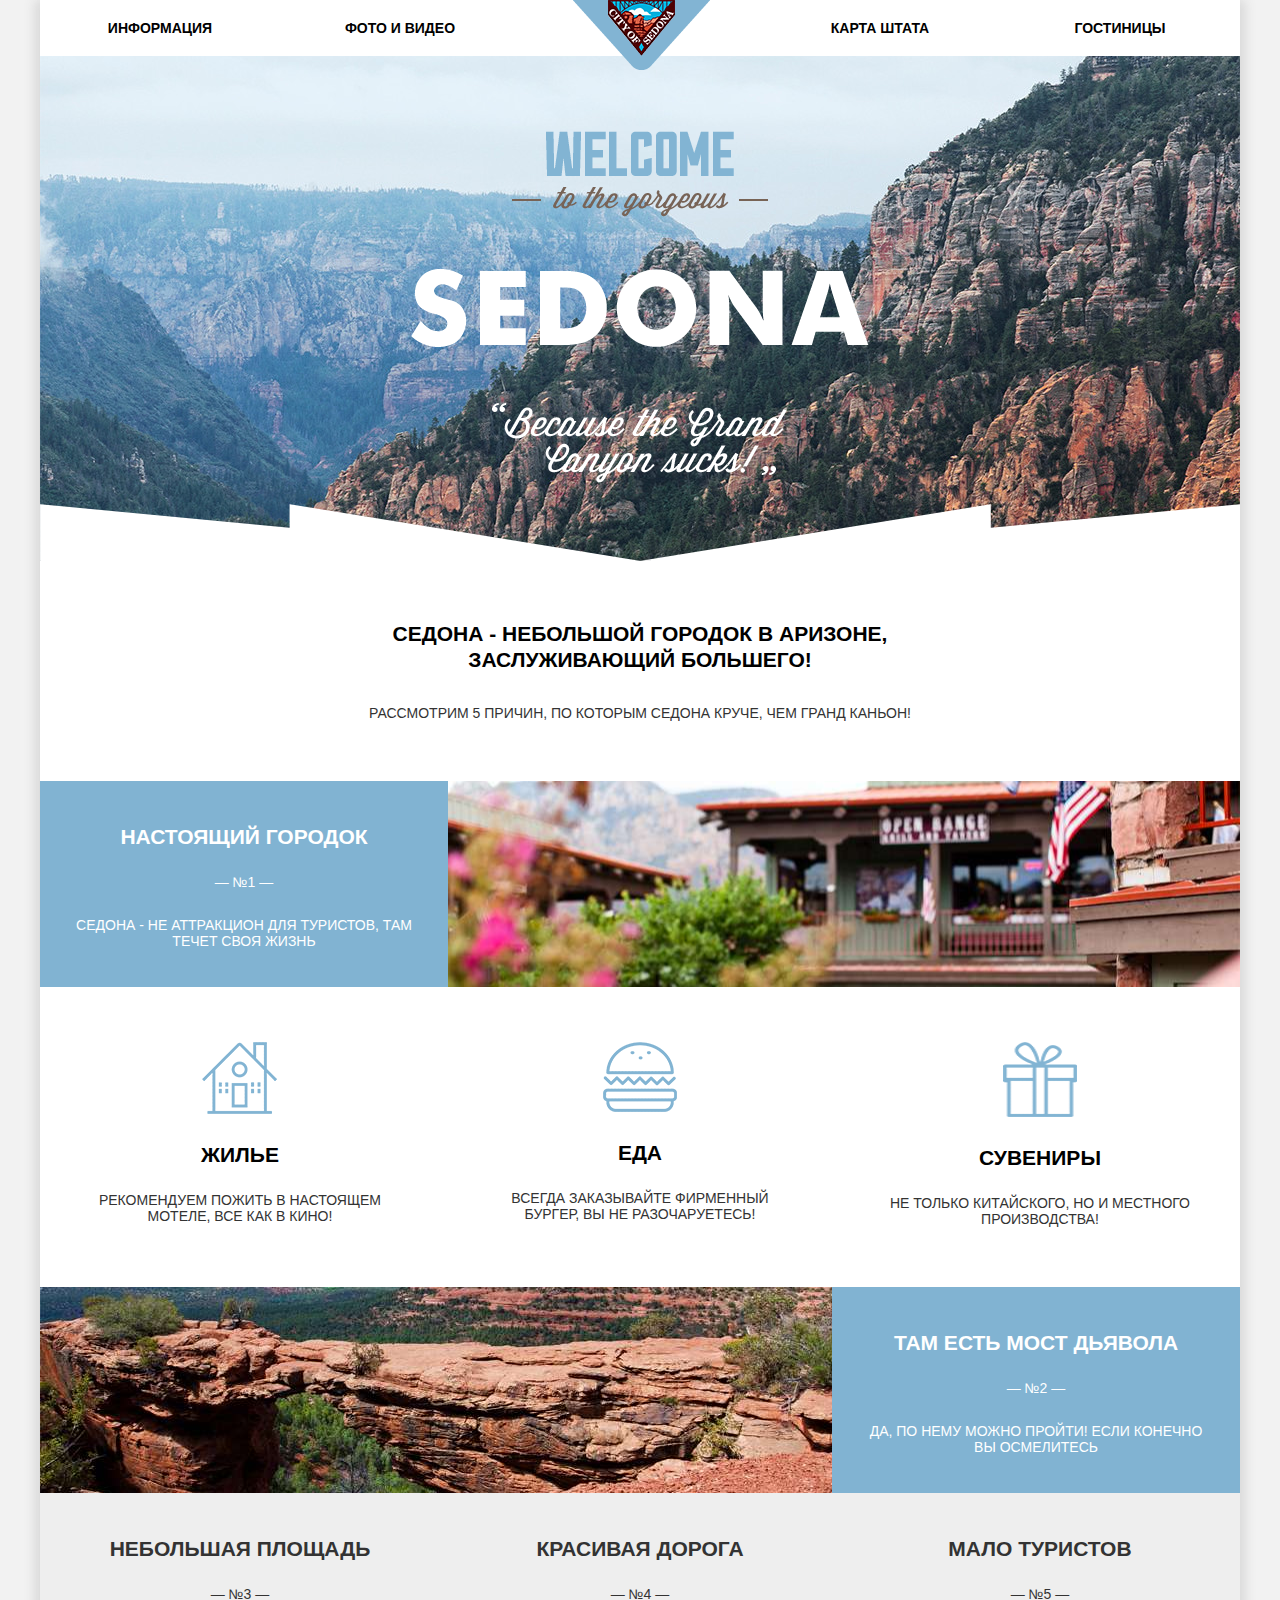
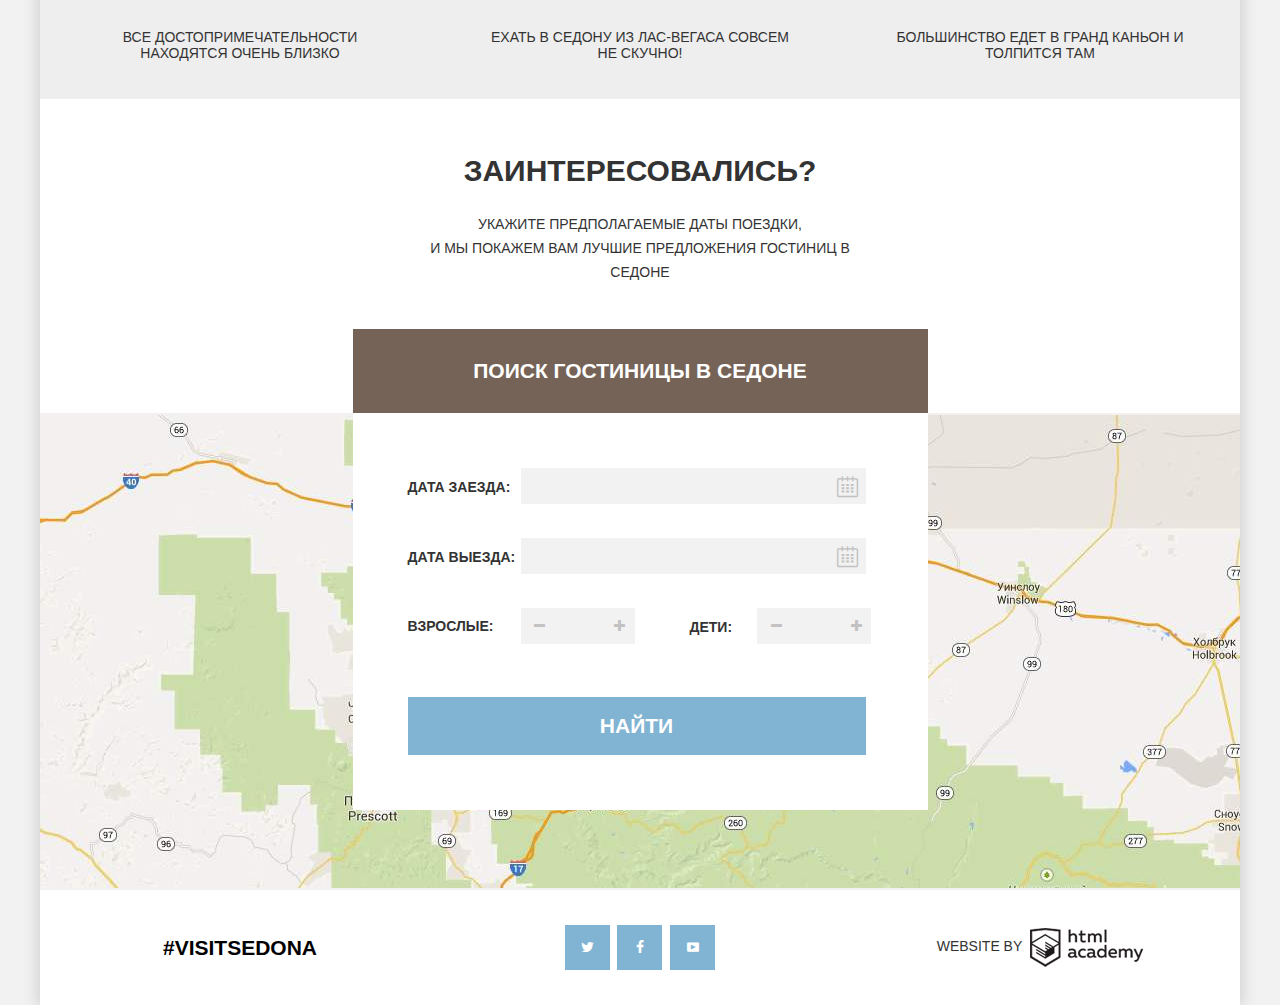
==== commit c0d68624: "Добавлены  атрибуты alt, name" ====
--- a/index.html
+++ b/index.html
@@ -1,140 +1,141 @@
 <!DOCTYPE html>
 <html lang="ru">
-	<head>
-		<meta charset="utf-8">
-    	<title>Sedona</title>
-    	<link href="css/normalize.css" rel="stylesheet">
-    	<link href="css/style.css" rel="stylesheet">
-    	<link rel="stylesheet" href="css/symbols-sedona.css">
-	</head>
-	<body>
-		<div class="container">
-			<header class="main-menu">
-				<a href="index.html">
-					<img class="logo" src="img/logo.png" width="137" height="70">
-				</a>
-				<nav class="main-navigation clearfix">
-					<a href="#">Информация</a>
-					<a href="#">Фото и видео</a>		
-					<a href="#">Карта штата</a>
-					<a href="catalog.html">Гостиницы</a>
-				</nav>
-				<div class="promo-block">
-					<div class="frame">
-						<img src="img/promo-block-slogan.png" width="458" height="352">
-					</div>
-				</div>
-			</header>
-			<main>
-				<article class="reasons">	 
-					<h1>Седона - небольшой городок в Аризоне, заслуживающий большего!</h1>
-					<p>Рассмотрим 5 причин, по которым Седона круче, чем Гранд Каньон!</p>
-				</article>
-				<div class="main-reason reason-first clearfix">
-					<div class="reason-item">
-						<h2 class="reason-title">Настоящий городок</h2>
-						<p class="reason-number">&mdash; №1 &mdash;</p>
-						<p class="reason-text">Седона - не аттракцион для туристов, там течет своя жизнь</p>
-					</div>
-				</div>
-				<div class="features clearfix">
-					<div class="features-item">
-						<img src="img/house.png" width="75" height="72">
-						<h3 class="features-name">Жилье</h3>
-						<p class="features-text">Рекомендуем пожить в настоящем мотеле, все как в кино!</p>
-					</div>
-					<div class="features-item">
-						<img src="img/burger.png" width="74" height="70">
-	        			<h3 class="features-name">Еда</h3>
-	        			<p class="features-text">Всегда заказывайте фирменный бургер, вы не разочаруетесь!</p>
-	        		</div>
-	        		<div class="features-item">
-	        			<img src="img/gift.png" width="74" height="75">
-	        			<h3 class="features-name">Сувениры</h3>
-	        			<p class="features-text">Не только китайского, но и местного производства!</p>
-	        		</div>
-				</div>
-				<div class="main-reason reason-second clearfix">
-					<div class="reason-item">
-						<h2 class="reason-title">Там есть мост дьявола</h2>
-						<p class="reason-number">&mdash; №2 &mdash;</p>
-						<p class="reason-text">Да, по нему можно пройти! Если конечно вы осмелитесь</p>
-					</div>
-				</div>
-				<div class="additional-reasons clearfix">
-					<div class="reason-item">
-						<h2 class="reason-title">Небольшая площадь</h2>
-						<p class="reason-number">&mdash; №3 &mdash;</p>
-						<p class="reason-text">Все достопримечательности<br>находятся очень близко</p>
-					</div>
-					<div class="reason-item">
-						<h2 class="reason-title">Красивая дорога</h2>
-						<p class="reason-number">&mdash; №4 &mdash;</p>
-						<p class="reason-text">Ехать в Седону из Лас-Вегаса совсем<br>не скучно!</p>
-					</div>
-					<div class="reason-item">
-						<h2 class="reason-title">Мало туристов</h2>
-						<p class="reason-number">&mdash; №5 &mdash;</p>
-						<p class="reason-text">Большинство едет в Гранд Каньон и<br>толпится там</p>
-					</div>
-				</div>
-				<article class="interested">
-					<b class="interested-title">Заинтересовались?</b>
-					<p class="interested-text">Укажите предполагаемые даты поездки,<br>и мы покажем вам лучшие предложения гостиниц в Седоне</p>
-				</article>
-				<div class="form-wrapper">
-					<p>Поиск гостиницы в Седоне</p>
-					<div class="map">
-						<form class="form" action="index.html" method="post">
-							<div class="form-input">
-								<label for="arrival-date">Дата заезда:</label>
-								<div class="input-calendar">
-									<i class="icon-calendar"></i>
-									<input type="text" name="" id="arrival-date">
-								</div>
-							</div>
-							<div class="form-input">
-								<label for="departure-date">Дата выезда:</label>
-								<div class="input-calendar">
-									<i class="icon-calendar"></i>
-									<input type="text" name="" id="departure-date">
-								</div>
-							</div>
-							<div class="form-input-adults">
-								<label for="adults">Взрослые:</label>
-								<div class="input-minus-plus">
-									<i class="icon-minus"></i>
-									<i class="icon-plus"></i>
-									<input type="text" name="" id="adults">
-								</div>
-							</div>
-							<div class="form-input-children">
-								<label for="children">Дети:</label>
-								<div class="input-minus-plus">
-									<i class="icon-minus"></i>
-									<i class="icon-plus"></i>
-									<input type="text" name="" id="children">
-								</div>
-							</div>
-							<button class="btn">Найти</button>
-						</form>
-					</div>
-				</div>
-			</main>
-			<footer class="footer-wrapper clearfix">
-				<div class="footer-hashtag">
-					<a class="hashtag" href="#">#Visitsedona</a>
-				</div>
-				<div class="footer-social">
-	    			<a class="social-btn" href="#">Twitter <i class="icon-twitter"></i></a>
-	    			<a class="social-btn" href="#">Facebook <i class="icon-facebook"></i></a>
-	    			<a class="social-btn" href="#">YouTube <i class="icon-youtube"></i></a>
-				</div>
-				<address class="footer-website">
-					<span>Website by</span>
-					<a class="website" href="#"></a>
-				</address>
-			</footer>
-		</div>
-	</body>
+<head>
+  <meta charset="utf-8">
+  <title>Sedona</title>
+  <link href="css/normalize.css" rel="stylesheet">
+  <link href="css/style.css" rel="stylesheet">
+  <link rel="stylesheet" href="css/symbols-sedona.css">
+</head>
+<body>
+  <div class="container">
+    <header class="main-menu">
+      <a href="index.html">
+        <img class="logo" src="img/logo.png" width="137" height="70" alt="logo">
+      </a>
+      <nav class="main-navigation clearfix">
+        <a href="#">Информация</a>
+        <a href="#">Фото и видео</a>		
+        <a href="#">Карта штата</a>
+        <a href="catalog.html">Гостиницы</a>
+      </nav>
+      <div class="promo-block">
+        <img class="promo-block-frame" src="img/promo-block-frame.png" width="1200" height="57" alt="frame">
+        <div class="promo-block-slogan">
+          <img src="img/promo-block-slogan.png" width="458" height="352" alt="slogan">
+        </div>
+      </div>
+    </header>
+    <main>
+      <article class="reasons">	 
+        <h1>Седона - небольшой городок в Аризоне, заслуживающий большего!</h1>
+        <p>Рассмотрим 5 причин, по которым Седона круче, чем Гранд Каньон!</p>
+      </article>
+      <div class="main-reason reason-first clearfix">
+        <div class="reason-item">
+          <h2 class="reason-title">Настоящий городок</h2>
+          <p class="reason-number">&mdash; №1 &mdash;</p>
+          <p class="reason-text">Седона - не аттракцион для туристов, там течет своя жизнь</p>
+        </div>
+      </div>
+      <div class="features clearfix">
+        <div class="features-item">
+          <img src="img/house.png" width="75" height="72" alt="house">
+          <h3 class="features-name">Жилье</h3>
+          <p class="features-text">Рекомендуем пожить в настоящем мотеле, все как в кино!</p>
+        </div>
+        <div class="features-item">
+          <img src="img/burger.png" width="74" height="70" alt="burger">
+          <h3 class="features-name">Еда</h3>
+          <p class="features-text">Всегда заказывайте фирменный бургер, вы не разочаруетесь!</p>
+        </div>
+        <div class="features-item">
+          <img src="img/gift.png" width="74" height="75" alt="gift">
+          <h3 class="features-name">Сувениры</h3>
+          <p class="features-text">Не только китайского, но и местного производства!</p>
+        </div>
+      </div>
+      <div class="main-reason reason-second clearfix">
+        <div class="reason-item">
+          <h2 class="reason-title">Там есть мост дьявола</h2>
+          <p class="reason-number">&mdash; №2 &mdash;</p>
+          <p class="reason-text">Да, по нему можно пройти! Если конечно вы осмелитесь</p>
+        </div>
+      </div>
+      <div class="additional-reasons clearfix">
+        <div class="reason-item">
+          <h2 class="reason-title">Небольшая площадь</h2>
+          <p class="reason-number">&mdash; №3 &mdash;</p>
+          <p class="reason-text">Все достопримечательности<br>находятся очень близко</p>
+        </div>
+        <div class="reason-item">
+          <h2 class="reason-title">Красивая дорога</h2>
+          <p class="reason-number">&mdash; №4 &mdash;</p>
+          <p class="reason-text">Ехать в Седону из Лас-Вегаса совсем<br>не скучно!</p>
+        </div>
+        <div class="reason-item">
+          <h2 class="reason-title">Мало туристов</h2>
+          <p class="reason-number">&mdash; №5 &mdash;</p>
+          <p class="reason-text">Большинство едет в Гранд Каньон и<br>толпится там</p>
+        </div>
+      </div>
+      <article class="interested">
+        <b class="interested-title">Заинтересовались?</b>
+        <p class="interested-text">Укажите предполагаемые даты поездки,<br>и мы покажем вам лучшие предложения гостиниц в Седоне</p>
+      </article>
+      <div class="form-wrapper">
+        <p>Поиск гостиницы в Седоне</p>
+        <div class="map">
+          <form class="form" action="index.html" method="post">
+            <div class="form-input">
+              <label for="arrival-date">Дата заезда:</label>
+              <div class="input-calendar">
+                <i class="icon-calendar"></i>
+                <input type="text" name="arrival-date" id="arrival-date">
+              </div>
+            </div>
+            <div class="form-input">
+              <label for="departure-date">Дата выезда:</label>
+              <div class="input-calendar">
+                <i class="icon-calendar"></i>
+                <input type="text" name="departure-date" id="departure-date">
+              </div>
+            </div>
+            <div class="form-input-adults">
+              <label for="adults">Взрослые:</label>
+              <div class="input-minus-plus">
+                <i class="icon-minus"></i>
+                <i class="icon-plus"></i>
+                <input type="text" name="adults" id="adults">
+              </div>
+            </div>
+            <div class="form-input-children">
+              <label for="children">Дети:</label>
+              <div class="input-minus-plus">
+                <i class="icon-minus"></i>
+                <i class="icon-plus"></i>
+                <input type="text" name="children" id="children">
+              </div>
+            </div>
+            <button class="btn">Найти</button>
+          </form>
+        </div>
+      </div>
+    </main>
+    <footer class="footer-wrapper clearfix">
+      <div class="footer-hashtag">
+        <a class="hashtag" href="#">#Visitsedona</a>
+     </div>
+     <div class="footer-social">
+        <a class="social-btn" href="#">Twitter <i class="icon-twitter"></i></a>
+        <a class="social-btn" href="#">Facebook <i class="icon-facebook"></i></a>
+        <a class="social-btn" href="#">YouTube <i class="icon-youtube"></i></a>
+      </div>
+      <address class="footer-website">
+        <span>Website by</span>
+        <a class="website" href="#"></a>
+      </address>
+    </footer>
+  </div>
+</body>
 </html>
--- a/css/style.css
+++ b/css/style.css
@@ -89,6 +89,9 @@
 	font-size: 30px;
 	font-weight: bold;
 	line-height: 24px;
+	padding: 0;
+	margin: 0;
+	margin-bottom: 30px;
 }
 
 a {
@@ -100,6 +103,7 @@
 	margin-left: -67px;
 	left: 50%;
 	position: absolute;
+    z-index: 1;
 }
 
 .main-navigation {
@@ -141,14 +145,19 @@
 
 .promo-block {
 	background: #e4f1f9 url(../img/promo-block-bg.jpg) no-repeat;
-	text-align: center;
 	background-position: 50% 50%;
-}
-
-.promo-block .frame {
-	background: url(../img/promo-block-frame.png) no-repeat;
+	position: relative;
+}
+
+.promo-block img.promo-block-frame {
+	position: absolute;
+	width: 100%;
+	bottom: 0px;
+}
+
+.promo-block .promo-block-slogan {
+	text-align: center;
 	padding: 75px 0;
-	background-position: bottom center;
 }
 
 .reasons {
@@ -187,16 +196,17 @@
 }
 
 .main-reason .reason-item {
-	width: 33.33333%;
+	width: 34%;
 	background-color: #81b3d2;
+	float: left;
+	text-align: center;
 }
 
 .main-reason.reason-second .reason-item {
 	float: right;
 }
 
-.features-item,
-.reason-item {
+.features-item, .reason-item {
 	float: left;
 	text-align: center;
 	width: 33.33333%;
@@ -250,12 +260,6 @@
 	padding-top: 60px;
 	text-align: center;
 	width: 480px;
-}
-
-b.interested-title {
-	padding: 0;
-	margin: 0;
-	margin-bottom: 30px;
 }
 
 p.interested-text {
@@ -822,6 +826,7 @@
 .footer-website span {
 	display: inline-block;
 	text-align: left;
+	padding-right: 4px;
 }
 
 a.hashtag {
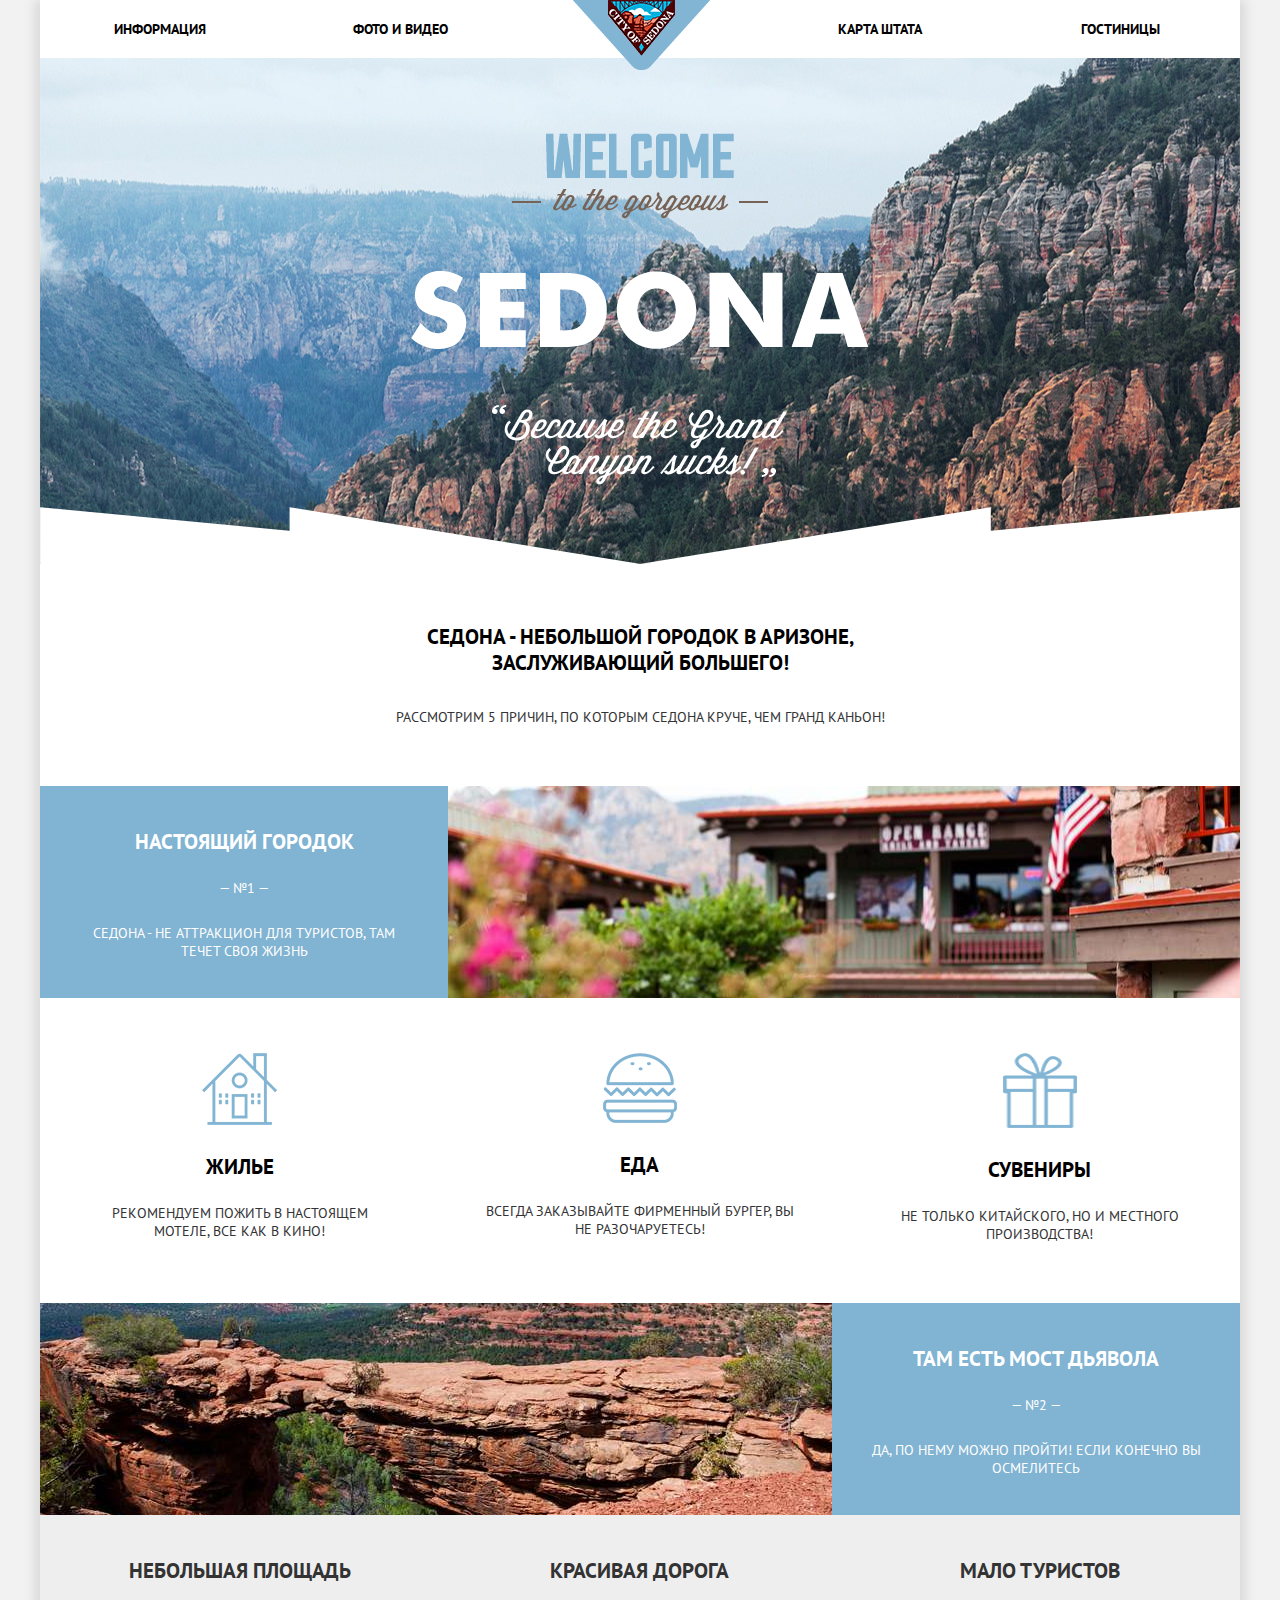
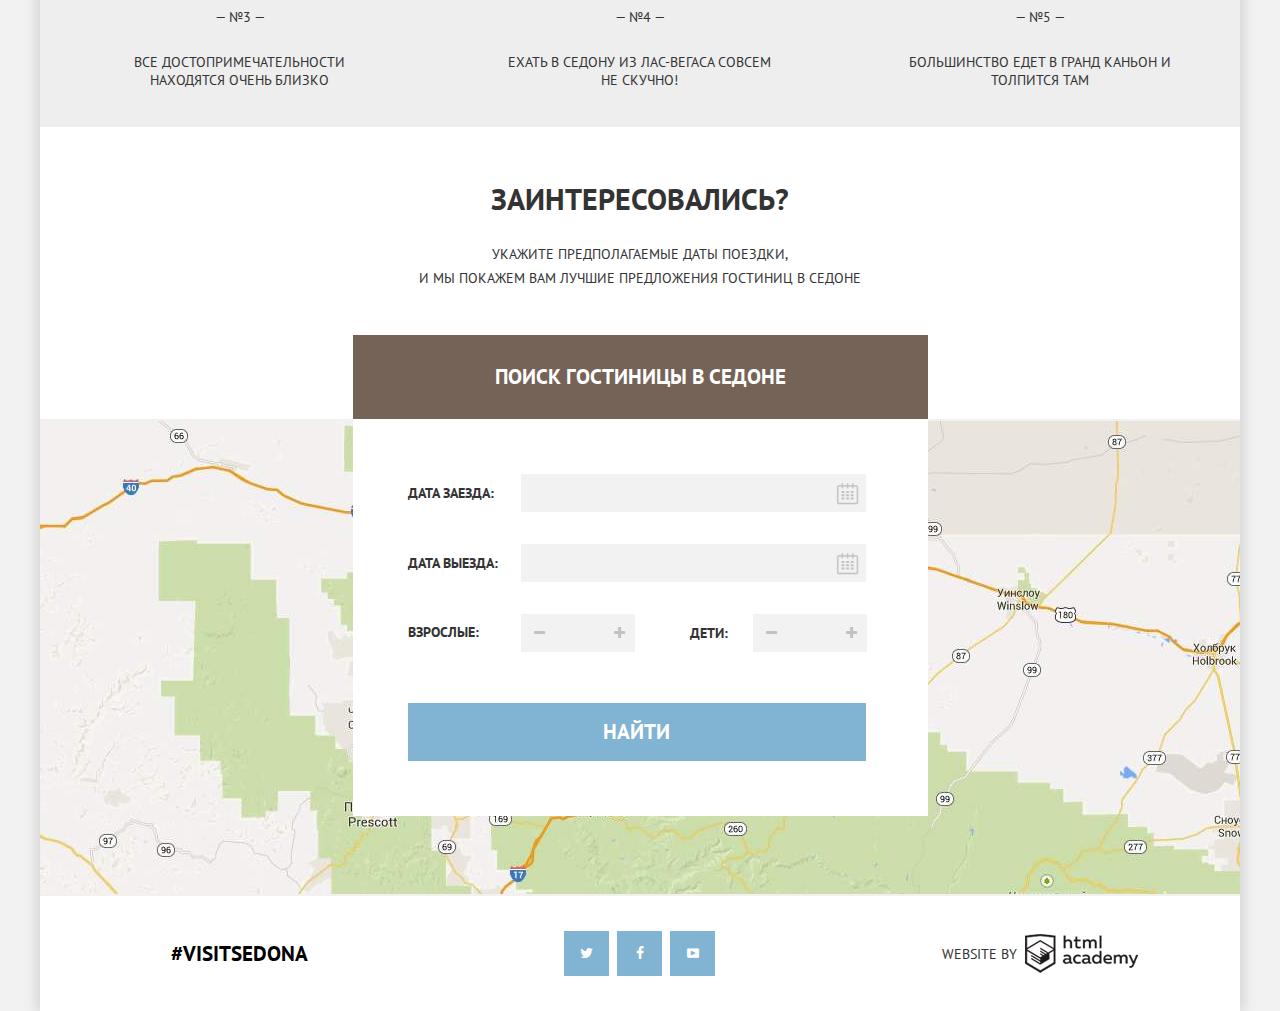
==== commit 95a1341a: "Исправлены ошибки по критериям (2)" ====
--- a/index.html
+++ b/index.html
@@ -3,9 +3,9 @@
 <head>
   <meta charset="utf-8">
   <title>Sedona</title>
-  <link href="css/normalize.css" rel="stylesheet">
-  <link href="css/style.css" rel="stylesheet">
-  <link rel="stylesheet" href="css/symbols-sedona.css">
+  <link href="https://fonts.googleapis.com/css?family=PT+Sans:400,700" rel="stylesheet" type="text/css">
+  <link href="css/normalize.css" rel="stylesheet" type="text/css">
+  <link href="css/style.css" rel="stylesheet" type="text/css">
 </head>
 <body>
   <div class="container">
@@ -15,7 +15,7 @@
       </a>
       <nav class="main-navigation clearfix">
         <a href="#">Информация</a>
-        <a href="#">Фото и видео</a>		
+        <a href="#">Фото и видео</a>
         <a href="#">Карта штата</a>
         <a href="catalog.html">Гостиницы</a>
       </nav>
@@ -27,7 +27,7 @@
       </div>
     </header>
     <main>
-      <article class="reasons">	 
+      <article class="reasons"> 
         <h1>Седона - небольшой городок в Аризоне, заслуживающий большего!</h1>
         <p>Рассмотрим 5 причин, по которым Седона круче, чем Гранд Каньон!</p>
       </article>
@@ -84,7 +84,7 @@
         <p class="interested-text">Укажите предполагаемые даты поездки,<br>и мы покажем вам лучшие предложения гостиниц в Седоне</p>
       </article>
       <div class="form-wrapper">
-        <p>Поиск гостиницы в Седоне</p>
+        <a href="#">Поиск гостиницы в Седоне</a>
         <div class="map">
           <form class="form" action="index.html" method="post">
             <div class="form-input">
--- a/css/style.css
+++ b/css/style.css
@@ -1,15 +1,15 @@
 * {
-	box-sizing: border-box;
+  box-sizing: border-box;
 }
 
 body {
-	background-color: #f2f2f2;
-	color: #333333;
-	font-family: "PT Sans", "Arial", sans-serif;
-	font-size: 14px;
-	margin: 0;
-	padding: 0;
-	text-transform: uppercase;
+  background-color: #f2f2f2;
+  color: #333333;
+  font-family: "PT Sans", "Arial", sans-serif;
+  font-size: 14px;
+  margin: 0;
+  padding: 0;
+  text-transform: uppercase;
 }
 
 @font-face {
@@ -17,8 +17,8 @@
   font-style: normal;
 
   font-family: "symbols-sedona";
-  src: url("../fonts/symbols-sedona.woff") format("woff"),
-       url("../fonts/symbols-sedona.woff2") format("woff2");
+  src: url("../fonts/symbols-sedona.woff") format("woff"), 
+  url("../fonts/symbols-sedona.woff2") format("woff2");
 }
 
 [class^="icon-"]::before,
@@ -40,846 +40,874 @@
   speak: none;
 }
 
-.icon-facebook::before { content: "\66"; } /* "f" */
-.icon-twitter::before { content: "\74"; } /* "t" */
-.icon-up-dir::before { content: "\25b2"; } /* "▲" */
-.icon-down-dir::before { content: "\25bc"; } /* "▼" */
-.icon-star::before { content: "\2605"; } /* "★" */
-.icon-check-off::before { content: "\2610"; } /* "☐" */
-.icon-check-on::before { content: "\2611"; } /* "☑" */
-.icon-calendar::before { content: "\e800"; } /* "" */
-.icon-plus::before { content: "\e801"; } /* "" */
-.icon-minus::before { content: "\e802"; } /* "" */
-.icon-youtube::before { content: "\f39e"; } /* "" */
+.icon-facebook::before {
+  content: "\66";
+} /* "f" */
+.icon-twitter::before {
+  content: "\74";
+} /* "t" */
+.icon-up-dir::before {
+  content: "\25b2";
+} /* "▲" */
+.icon-down-dir::before {
+  content: "\25bc";
+} /* "▼" */
+.icon-star::before {
+  content: "\2605"; 
+} /* "★" */
+.icon-check-off::before {
+  content: "\2610"; 
+} /* "☐" */
+.icon-check-on::before {
+  content: "\2611"; 
+} /* "☑" */
+.icon-calendar::before {
+  content: "\e800"; 
+} /* "" */
+.icon-plus::before {
+  content: "\e801"; 
+} /* "" */
+.icon-minus::before {
+  content: "\e802"; 
+} /* "" */
+.icon-youtube::before {
+  content: "\f39e"; 
+} /* "" */
 
 .clearfix {
-	content: "";
-	display: table;
-	clear: both;
+  content: "";
+  display: table;
+  clear: both;
 }
 
 .container {
-	background-color: #ffffff;
-	box-shadow: 6px 0 10px 0 #dbdbdb, 
-				-6px 0 10px 0 #dbdbdb;
-	margin: 0 auto;
-	width: 100%;
-	max-width: 1200px;
-	min-width: 768px;
+  background-color: #ffffff;
+  box-shadow: 6px 0 10px 0 #dbdbdb, -6px 0 10px 0 #dbdbdb;
+  margin: 0 auto;
+  width: 100%;
+  max-width: 1200px;
+  min-width: 768px;
 }
 
 h1 {
-	color: #000000;
-	font-size: 21px;
-	font-weight: bold;
-	line-height: 26px;
+  color: #000000;
+  font-size: 21px;
+  font-weight: bold;
+  line-height: 26px;
 }
 
 h3 {
-	color: #000000;
+  color: #000000;
 }
 
 h2.reason-title, h3.features-name {
-	font-size: 21px;
-	font-weight: bold;
-	line-height: 21px;
+  font-size: 21px;
+  font-weight: bold;
+  line-height: 21px;
 }
 
 b.interested-title {
-	font-size: 30px;
-	font-weight: bold;
-	line-height: 24px;
-	padding: 0;
-	margin: 0;
-	margin-bottom: 30px;
+  font-size: 30px;
+  font-weight: bold;
+  line-height: 24px;
+  padding: 0;
+  margin: 0;
+  margin-bottom: 30px;
 }
 
 a {
-	color: #000000;
-	text-decoration: none;
+  color: #000000;
+  text-decoration: none;
 }
 
 img.logo {
-	margin-left: -67px;
-	left: 50%;
-	position: absolute;
-    z-index: 1;
+  margin-left: -67px;
+  left: 50%;
+  position: absolute;
+  z-index: 1;
 }
 
 .main-navigation {
-	width: 100%;
+  width: 100%;
 }
 
 .main-navigation a {
-	display: block;
-	float: left;
-	font-weight: bold;
-	padding: 20px 0;
-	text-align: center;
-	width: 20%;
+  display: block;
+  float: left;
+  font-weight: bold;
+  padding: 20px 0;
+  text-align: center;
+  width: 20%;
 } 
 
 .main-navigation a:hover {
-	color: #81b3d2;
+  color: #81b3d2;
 }
 
 .main-navigation a:active {
-	color: #cacaca;
+  color: #cacaca;
 }
 
 .main-navigation a.active {
-	color: #766357;
+  color: #766357;
 }
 
 .main-navigation a.active:hover {
-	color: #604e43;
+  color: #604e43;
 }
 
 .main-navigation a.active:active {
-	color: #dbd8d5;
+  color: #dbd8d5;
 }
 
 .main-navigation a:nth-child(3) {
-	margin-left: 20%;
+  margin-left: 20%;
 }
 
 .promo-block {
-	background: #e4f1f9 url(../img/promo-block-bg.jpg) no-repeat;
-	background-position: 50% 50%;
-	position: relative;
+  background: #e4f1f9 url(../img/promo-block-bg.jpg) no-repeat;
+  background-position: 50% 50%;
+  position: relative;
 }
 
 .promo-block img.promo-block-frame {
-	position: absolute;
-	width: 100%;
-	bottom: 0px;
+  position: absolute;
+  width: 100%;
+  bottom: 0px;
 }
 
 .promo-block .promo-block-slogan {
-	text-align: center;
-	padding: 75px 0;
+  text-align: center;
+  padding: 75px 0;
 }
 
 .reasons {
-	margin: 0 auto;
-	padding: 60px 0;
-	text-align: center;
-	width: 575px;
+  margin: 0 auto;
+  padding: 60px 0;
+  text-align: center;
+  width: 575px;
 }
 
 .reasons h1 {
-	padding: 0;
-	margin: 0;
-	margin-bottom: 32px;
+  padding: 0;
+  margin: 0;
+  margin-bottom: 32px;
 }
 
 .reasons p {
-	padding: 0;
-	margin: 0;
+  padding: 0;
+  margin: 0;
 }
 
 .main-reason {
-	color: #ffffff;
-	margin: 0;
-	width: 100%;
-	background-repeat: no-repeat;
+  color: #ffffff;
+  margin: 0;
+  width: 100%;
+  background-repeat: no-repeat;
 }
 
 .main-reason.reason-first {
-	background-image: url(../img/reason-image1.jpg);
-	background-position: center right;
+  background-image: url(../img/reason-image1.jpg);
+  background-position: center right;
 }
 
 .main-reason.reason-second {
-	background-image: url(../img/reason-image2.jpg);
-	background-position: center left;
+  background-image: url(../img/reason-image2.jpg);
+  background-position: center left;
 }
 
 .main-reason .reason-item {
-	width: 34%;
-	background-color: #81b3d2;
-	float: left;
-	text-align: center;
+  width: 34%;
+  background-color: #81b3d2;
+  float: left;
+  text-align: center;
 }
 
 .main-reason.reason-second .reason-item {
-	float: right;
+  float: right;
 }
 
 .features-item, .reason-item {
-	float: left;
-	text-align: center;
-	width: 33.33333%;
+  float: left;
+  text-align: center;
+  width: 33.33333%;
 }
 
 .features {
-	width: 100%;
+  width: 100%;
 }
 
 .features-item {
-	padding-top: 55px;
-    padding-bottom: 60px;
+  padding-top: 55px;
+  padding-bottom: 60px;
 }
 
 .features-item h3.features-name,
 .reason-item p.reason-number {
-	margin: 0;
-	margin-bottom: 27px;
-	margin-top: 27px;
+  margin: 0;
+  margin-bottom: 27px;
+  margin-top: 27px;
 } 
 
 .features-item p.features-text {
-	padding: 0 45px;
-	margin: 0;
+  padding: 0 45px;
+  margin: 0;
 }
 
 .reason-item {
-	padding-top: 45px;
-	padding-bottom: 38px;
+  padding-top: 45px;
+  padding-bottom: 38px;
 }
 
 .reason-item h2.reason-title {
-	margin: 0;
-	padding: 0;
-	padding: 0 50px;
+  margin: 0;
+  padding: 0;
+  padding: 0 50px;
 }
 
 .reason-item p.reason-text {
-	margin: 0;
-	word-wrap: break-word;
-    padding: 0 35px;
+  margin: 0;
+  word-wrap: break-word;
+  padding: 0 35px;
 }
 
 .additional-reasons {
-	background-color: #eeeeee;
-	width: 100%;
+  background-color: #eeeeee;
+  width: 100%;
 }
 
 .interested {
-	margin: 0 auto;
-	padding-top: 60px;
-	text-align: center;
-	width: 480px;
+  margin: 0 auto;
+  padding-top: 60px;
+  text-align: center;
+  width: 480px;
 }
 
 p.interested-text {
-	line-height: 24px;
-	padding: 0;
-	margin: 0;
-	margin-top: 28px;
-	margin-bottom: 45px;
-}
-
-.form-wrapper p {
-	background-color: #766357;
-    color: #ffffff;
-    font-size: 21px;
-    font-weight: bold;
-    line-height: 26px;
-    margin: 0 auto;
-    padding: 29px 0;
-    text-align: center;
-    width: 575px;
+  line-height: 24px;
+  padding: 0;
+  margin: 0;
+  margin-top: 28px;
+  margin-bottom: 45px;
+}
+
+.form-wrapper a {
+  display: block;
+  background-color: #766357;
+  color: #ffffff;
+  font-size: 21px;
+  font-weight: bold;
+  line-height: 26px;
+  margin: 0 auto;
+  padding: 29px 0;
+  text-align: center;
+  width: 575px;
+  cursor: pointer;
 }
 
 .form {
-	background-color: #ffffff;
-	margin: 0 auto;
-    padding: 55px;
-    width: 575px;
-    font-size: 14px;
-    line-height: 26px;
-    font-weight: bold;
+  background-color: #ffffff;
+  margin: 0 auto;
+  padding: 55px;
+  width: 575px;
+  font-size: 14px;
+  line-height: 26px;
+  font-weight: bold;
 }
 
 .form .btn {
-    background-color: #81b3d2;
-    color: #ffffff;
-    font-size: 21px;
-    font-weight: bold;
-    text-transform: uppercase;
-    font-family: "PT Sans", "Arial", sans-serif;
-    width: 458px;
-    border: none;
-    padding: 16px;
-    margin-top: 50px;
+  background-color: #81b3d2;
+  color: #ffffff;
+  font-size: 21px;
+  font-weight: bold;
+  text-transform: uppercase;
+  font-family: "PT Sans", "Arial", sans-serif;
+  width: 458px;
+  border: none;
+  padding: 16px;
+  margin-top: 50px;
 }
 
 .form .btn:hover {
-    background-color: #669ec0;
+  background-color: #669ec0;
 }
 
 .form .btn:active {
-    background-color: #5496bd;
-    color: #94b9d2;
+  background-color: #5496bd;
+  color: #94b9d2;
 }
 
 .form-input {
-	margin-bottom: 35px;
-	width: 458px;
-    padding-bottom: 35px;
+  margin-bottom: 35px;
+  width: 458px;
+  padding-bottom: 35px;
 }
 
 .form-input label {
-	float: left;
-	width: 113px;
-	cursor: pointer;
-	line-height: 39px;
+  float: left;
+  width: 113px;
+  cursor: pointer;
+  line-height: 39px;
 }
 
 .input-calendar {
-	float: left;
-	width: 345px;
-	position: relative;
+  float: left;
+  width: 345px;
+  position: relative;
 }
 
 .input-calendar i.icon-calendar {
-	position: absolute;
-    font-size: 21px;
-    color: #c2c2c2;
-    right: 3px;
-    top: calc(50% - 12.5px);
-    cursor: pointer;
+  position: absolute;
+  font-size: 21px;
+  color: #c2c2c2;
+  right: 3px;
+  top: calc(50% - 12.5px);
+  cursor: pointer;
 }
 
 .input-calendar i.icon-calendar:hover {
-	color: #000000;
+  color: #000000;
 }
 
 .input-calendar i.icon-calendar:active {
-	color: #81b3d2;
+  color: #81b3d2;
 }
 
 .form-input input[type="text"],
 .form-input-adults input[type="text"],
 .form-input-children input[type="text"] {
-	background-color: #f2f2f2;
-	border: none;
-	font-family: "PT Sans", "Arial", sans-serif;
-	font-size: 14px;
-	font-weight: bold;
-	text-transform: uppercase;
-	padding: 10px;
-	outline: none;
-	width: 100%;
+  background-color: #f2f2f2;
+  border: none;
+  font-family: "PT Sans", "Arial", sans-serif;
+  font-size: 14px;
+  font-weight: bold;
+  text-transform: uppercase;
+  padding: 10px;
+  outline: none;
+  width: 100%;
 }
 
 .form-input input[type="text"]:hover {
-	background-color: #ebebeb;
-	cursor: pointer;
+  background-color: #ebebeb;
+  cursor: pointer;
 }
 
 .form-input input[type="text"]:focus {
-	background-color: #ffffff;
-	outline: 1px solid #e5e5e5;
+  background-color: #ffffff;
+  outline: 1px solid #e5e5e5;
 }
 
 .input-minus-plus input[type="text"] {
-	width: 114px;
+  width: 114px;
 }
 
 .input-minus-plus {
-	width: 114px;
-	display: inline-block;
-	position: relative;
+  width: 114px;
+  display: inline-block;
+  vertical-align: middle;
+  position: relative;
 }
 
 .input-minus-plus input[type="text"]:hover {
-	background-color: #ebebeb;
-	cursor: pointer;
+  background-color: #ebebeb;
+  cursor: pointer;
 }
 
 .input-minus-plus input[type="text"]:focus {
-	background-color: #ffffff;
-	outline: 1px solid #e5e5e5;
+  background-color: #ffffff;
+  outline: 1px solid #e5e5e5;
 }
 
 .input-minus-plus i.icon-plus {
-    position: absolute;
-    font-size: 14px;
-    line-height: 26px;
-    color: #c2c2c2;
-    right: 5px;
-    top: calc(50% - 13px);
-    cursor: pointer;
+  position: absolute;
+  font-size: 14px;
+  line-height: 26px;
+  color: #c2c2c2;
+  right: 5px;
+  top: calc(50% - 13px);
+  cursor: pointer;
 }
 
 .input-minus-plus i.icon-minus {
-    position: absolute;
-    font-size: 14px;
-    line-height: 26px;
-    color: #c2c2c2;
-    right: 85px;
-    top: calc(50% - 13px);
-    cursor: pointer;
+  position: absolute;
+  font-size: 14px;
+  line-height: 26px;
+  color: #c2c2c2;
+  right: 85px;
+  top: calc(50% - 13px);
+  cursor: pointer;
 }
 
 .input-minus-plus i.icon-minus:hover,
 .input-minus-plus i.icon-plus:hover {
-	color: #000000;
+  color: #000000;
 }
 
 .input-minus-plus i.icon-minus:active,
 .input-minus-plus i.icon-plus:active {
-	color: #81b3d2;
+  color: #81b3d2;
 }
 
 .form-input-adults input[type="text"],
 .form-input-children input[type="text"] {
-	text-align: center;
+  text-align: center;
 }
 
 .form-input-adults,
 .form-input-children {
-	float: left;
+  float: left;
 }
 
 .form-input-adults label {
-    float: left;
-    width: 113px;
-    line-height: 36px;
+  float: left;
+  width: 113px;
+  line-height: 36px;
 }
 
 .form-input-adults .input-minus-plus {
-    width: 114px;
-    position: relative;
-    float: left;
+  width: 114px;
+  position: relative;
+  float: left;
 }
 
 .form-input-children .input-minus-plus {
-	float: left;
+  float: left;
 }
 
 .form-input-children label {
-	padding-left: 55px;
-    float: left;
-    padding-right: 25px;
-    line-height: 39px;
+  padding-left: 55px;
+  float: left;
+  padding-right: 25px;
+  line-height: 39px;
 }
 
 .wrapper {
-	padding-left: 70px;
-	padding-right: 70px;
+  padding-left: 70px;
+  padding-right: 70px;
 }
 
 .filter {
-	background: #7395b1 url(../img/filter-bg.jpg) no-repeat;
-	color: #ffffff;
-	padding-top: 30px;
-	padding-bottom: 10px;
-	padding-left: 70px;
-    padding-right: 70px;
-    width: 100%;
+  background: #7395b1 url(../img/filter-bg.jpg) no-repeat;
+  color: #ffffff;
+  padding-top: 30px;
+  padding-bottom: 10px;
+  padding-left: 70px;
+  padding-right: 70px;
+  width: 100%;
 }
 
 b.filter-title {
-	display: block;
-	font-size: 16px;
-	line-height: 21px;
-	margin-bottom: 28px;
+  display: block;
+  font-size: 16px;
+  line-height: 21px;
+  margin-bottom: 28px;
 }
 
 input[type="checkbox"] {
-	display: none;
+  display: none;
 }
 
 input[type="checkbox"] + label {
-	display: block;
-	margin: 22px 0;
-	line-height: 21px;
-	padding-left: 45px;
-	position: relative;
-	cursor: pointer;
+  display: block;
+  margin: 22px 0;
+  line-height: 21px;
+  padding-left: 45px;
+  position: relative;
+  cursor: pointer;
 }
 
 input[type="checkbox"] + label::before {
-	content: "\2610";
-	position: absolute;
-	top: 0;
-	left: 0;
-	width: 10px;
-	height: 10px;
-	font-family: "symbols-sedona";
-	font-size: 26px;
+  content: "\2610";
+  position: absolute;
+  top: 0;
+  left: 0;
+  width: 10px;
+  height: 10px;
+  font-family: "symbols-sedona";
+  font-size: 26px;
 }
 
 input[type="checkbox"]:checked + label::before {
-	content: "\2611";
+  content: "\2611";
 }
 
 input[type="checkbox"]:disabled + label::before {
-	content: "\2610";
-	color: #6a6a6a;
+  content: "\2610";
+  color: #6a6a6a;
 }
 
 .filter-infrastructure {
-	float: left;
-	width: 25%;
+  float: left;
+  width: 25%;
 }
 
 .filter-range {
-	float: right;
-	width: 30%;
+  float: right;
+  width: 30%;
 }
 
 b.filter-range-title {
-	display: block;
-	font-size: 16px;
-	line-height: 21px;
-	margin-bottom: 9px;
+  display: block;
+  font-size: 16px;
+  line-height: 21px;
+  margin-bottom: 9px;
 }
 
 .price-controls {
-	position: relative;
-	border: 2px solid #ffffff;
-	border-radius: 2px;
-	font-size: 0;
-	height: 36px;
-	margin-bottom: 20px;
+  position: relative;
+  border: 2px solid #ffffff;
+  border-radius: 2px;
+  font-size: 0;
+  height: 36px;
+  margin-bottom: 20px;
 }
 
 .price-controls::after {
-	content: "";
-	position: absolute;
-	top: 50%;
-	left: 50%;
-	background: #ffffff;
-	transform: translate(-50%, -50%);
-	width: 2px;
-	height: 22px;
+  content: "";
+  position: absolute;
+  top: 50%;
+  left: 50%;
+  background: #ffffff;
+  transform: translate(-50%, -50%);
+  width: 2px;
+  height: 22px;
 }
 
 .price-controls label {
-	display: inline-block;
-	font-size: 14px;
-	line-height: 32px;
-	vertical-align: top;
-	cursor: pointer;
+  display: inline-block;
+  vertical-align: top;
+  font-size: 14px;
+  line-height: 32px;
+  cursor: pointer;
 }
 
 .price-controls .min-price,
 .price-controls .max-price {
-	width: 50%;
-	padding-left: 20%;
+  width: 50%;
+  padding-left: 20%;
 }
 
 .price-controls input {
-	width: 59%;
-	margin: 0;
-	color: inherit;
-	font: inherit;
-	background: none;
-	border: none;
-	outline: none;
+  width: 59%;
+  margin: 0;
+  color: inherit;
+  font: inherit;
+  background: none;
+  border: none;
+  outline: none;
 }
 
 .range-controls {
-	position: relative;
-	margin-bottom: 32px;
+  position: relative;
+  margin-bottom: 32px;
 }
 
 .range-controls .scale {
-	height: 2px;
-	background: rgba(255, 255, 255, 0.3);
+  height: 2px;
+  background: rgba(255, 255, 255, 0.3);
 }
 
 .range-controls .bar {
-	width: 80%;
-	height: 2px;
-	background: #ffffff;
+  width: 80%;
+  height: 2px;
+  background: #ffffff;
 }
 
 .range-toggle {
-	position: absolute;
-	top: -9px;
-	padding: 2px;
-	background: #ababab;
-	border: 8px solid #ffffff;
-	border-radius: 50%;
-	box-shadow: 0 2px 1px 0 rgba(0, 1, 1, 0.2);
-	cursor: pointer;
+  position: absolute;
+  top: -9px;
+  padding: 2px;
+  background: #ababab;
+  border: 8px solid #ffffff;
+  border-radius: 50%;
+  box-shadow: 0 2px 1px 0 rgba(0, 1, 1, 0.2);
+  cursor: pointer;
 }
 
 .range-toggle:hover {
-	background: #1c4f80;
+  background: #1c4f80;
 }
 
 .range-toggle-min {
-	left: 0;
+  left: 0;
 }
 
 .range-toggle-max {
-	left: 80%;
+  left: 80%;
 }
 
 .btn-transparent {
-	display: block;
-	margin: 0 auto;
-	padding: 6px 35px;
-	font-size: 14px;
-	line-height: 20px;
-	color: #ffffff;
-	text-transform: uppercase;
-	background: transparent;
-	border: 2px solid #ffffff;
-	border-radius: 2px;
-	outline: none;
-	cursor: pointer; 
+  display: block;
+  margin: 0 auto;
+  padding: 6px 35px;
+  font-size: 14px;
+  line-height: 20px;
+  color: #ffffff;
+  text-transform: uppercase;
+  background: transparent;
+  border: 2px solid #ffffff;
+  border-radius: 2px;
+  outline: none;
+  cursor: pointer; 
 }
 
 .btn-transparent:hover {
-	color: #000000;
-	background: #ffffff;
+  color: #000000;
+  background: #ffffff;
 }
 
 .sorting-list, .hotels-item {
-	border-bottom: 1px solid #e5e5e5;
-	padding-bottom: 28px;
-	padding-top: 28px;
-	width: 100%;
+  border-bottom: 1px solid #e5e5e5;
+  padding-bottom: 28px;
+  padding-top: 28px;
+  width: 100%;
 }
 
 b.sorting-list-title {
-	color: #000000;
-	font-size: 21px;
-	float: left;
+  color: #000000;
+  font-size: 21px;
+  float: left;
+  max-width: 26%;
 }
 
 .sorting-list ul {
-	display: inline-block;
-	line-height: 26px;
-	margin-bottom: 0;
-	margin-top: 0;
+  display: inline-block;
+  vertical-align: middle;
+  line-height: 26px;
+  margin-bottom: 0;
+  margin-top: 0;
+  max-width: 65%;
 }
 
 .sorting-list li {
-	color: #000000;
-	float: left;
-	font-size: 12px;
-	list-style-type: none;
-	padding-left: 15px;
-	padding-right: 15px;
+  color: #000000;
+  float: left;
+  font-size: 12px;
+  list-style-type: none;
+  padding-left: 15px;
+  padding-right: 15px;
 }
 
 .sorting-list a.active {
-	border-bottom: none;
-	color: #81b3d2;
+  border-bottom: none;
+  color: #81b3d2;
 }
 
 .sorting-list a {
-	border-bottom: 1px dashed #81b3d2;
-	color: #cacaca;
+  border-bottom: 1px dashed #81b3d2;
+  color: #cacaca;
 }
 
 .sorting-list a:hover {
-	color: #81b3d2;
+  color: #81b3d2;
 }
 
 .sorting-list a:active {
-	color: #000000;
+  color: #000000;
 }
 
 .sorting-list-arrow {
-	float: right;
-	font-size: 0;
+  float: right;
+  font-size: 0;
 }
 
 .sorting-list-arrow a {
-	border-bottom: none;
-	font-size: 19px;
+  border-bottom: none;
+  font-size: 19px;
 }
 
 .hotels-item .hotel-image {
-	padding: 0;
-	margin: 0;
-	line-height: 0;
+  padding: 0;
+  margin: 0;
+  line-height: 0;
 }
 
 .hotels-item .hotel {
-	float: left;
-	padding-right: 30px;
+  float: left;
+  padding-right: 30px;
 }
 
 .hotels-item .rating {
-	float: right;
+  float: right;
 }
 
 .hotels-item .rating p {
-	background-color: #f2f2f2;
-	color: #666666;
-	margin: 0;
-	padding: 5px 15px;
+  background-color: #f2f2f2;
+  color: #666666;
+  margin: 0;
+  padding: 5px 15px;
 }
 
 .hotels-item .rating-star {
-	color: #81b3d2;
-	font-size: 0;
-	margin-bottom: 34px;
-	text-align: right;
+  color: #81b3d2;
+  font-size: 0;
+  margin-bottom: 34px;
+  text-align: right;
 }
 
 .hotels-item .rating-star i {
-	font-size: 19px;
+  font-size: 19px;
 }
 
 .rating-star .icon-star { 
-	margin: 0; 
-	margin-left: -3px;
+  margin: 0; 
+  margin-left: -3px;
 }
 
 .hotel-content h1 {
-	margin: 0;
-}
-
-.hotel-content a h1 {
-	color: #000000;
-}
-
-.hotel-content a:hover h1 {
-	color: #81b3d2;
-}
-
-.hotel-content a:active h1 {
-	color: #cacaca;
+  margin: 0;
+}
+
+.hotel-content a.hotel-content-title {
+  color: #000000;
+}
+
+.hotel-content a.hotel-content-title:hover {
+  color: #81b3d2;
+}
+
+.hotel-content a.hotel-content-title:active {
+  color: #cacaca;
 }
 
 .hotel-content p {
-	color: #333333;
-	font-size: 14px;
-	margin-bottom: 14px;
-	margin-top: 8px;
+  color: #333333;
+  font-size: 14px;
+  margin-bottom: 14px;
+  margin-top: 8px;
 }
 
 .hotel-content .about-hotel {
-	float: left;
-	margin-right: 5px;
+  float: left;
+  margin-right: 5px;
 }
 
 .hotel-content .price-hotel {
-	display: inline-block;
+  display: inline-block;
+  vertical-align: middle;
 }
 
 .hotel-content a.btn {
-	padding: 5px 15px;
+  padding: 5px 15px;
 }
 
 .hotel-content a.blue {
-	background-color: #81b3d2;
-	color: #ffffff;
+  background-color: #81b3d2;
+  color: #ffffff;
 }
 
 .hotel-content a.blue:hover {
-	background-color: #669ec0;
+  background-color: #669ec0;
 }
 
 .hotel-content a.blue:active {
-	background-color: #5496bd;
-	color: #94b9d2;
+  background-color: #5496bd;
+  color: #94b9d2;
 }
 
 .hotel-content a.brown {
-	background-color: #766357;
-	color: #ffffff;
+  background-color: #766357;
+  color: #ffffff;
 }
 
 .hotel-content a.brown:hover {
-	background-color: #604e43;
+  background-color: #604e43;
 }
 
 .hotel-content a.brown:active {
-	background-color: #503e33;
-	color: #928a85;
+  background-color: #503e33;
+  color: #928a85;
 }
 
 .map {
-	background: #f2f1ef url(../img/map.jpg) no-repeat;
-	padding-bottom: 80px;
-	background-position: 50% 50%;
-	width: 100%;
+  background: #f2f1ef url(../img/map.jpg) no-repeat;
+  padding-bottom: 80px;
+  background-position: 50% 50%;
+  width: 100%;
 }
 
 .footer-wrapper {
-	padding: 35px 0 35px 0;
-	width: 100%;
+  padding: 35px 0 35px 0;
+  width: 100%;
 }
 
 .footer-hashtag {
-	display: inline-block;
-    vertical-align: middle;
-    text-align: center;
-    width: 33.33333%;
+  display: inline-block;
+  vertical-align: middle;
+  text-align: center;
+  width: 33.33333%;
 } 
 
 .footer-social {
-	display: inline-block;
-	text-align: center;
-    width: 33.33333%;
+  display: inline-block;
+  vertical-align: middle;
+  text-align: center;
+  width: 33.33333%;
 }
 
 .footer-website {
-	display: inline-block;
-	font-style: normal;
-	text-align: center;
-	width: 33.33333%;
+  display: inline-block;
+  vertical-align: middle;
+  font-style: normal;
+  text-align: center;
+  width: 33.33333%;
 }
 
 .footer-website span {
-	display: inline-block;
-	text-align: left;
-	padding-right: 4px;
+  display: inline-block;
+  vertical-align: middle;
+  text-align: left;
+  padding-right: 4px;
 }
 
 a.hashtag {
-	font-size: 21px;
-	font-weight: bold;
+  font-size: 21px;
+  font-weight: bold;
 }
 
 a.social-btn {
-	background-color: #81b3d2;
-	color: #ffffff;
-	display: inline-block;
-	font-size: 0;
-	height: 45px;
-	margin-right: 4px;
-	position: relative;
-	text-align: center;
-	width: 45px;
-	vertical-align: middle;
+  background-color: #81b3d2;
+  color: #ffffff;
+  display: inline-block;
+  vertical-align: middle;
+  font-size: 0;
+  height: 45px;
+  margin-right: 4px;
+  position: relative;
+  text-align: center;
+  width: 45px;
 }
 
 a.social-btn i {
-	font-size: 14px;
-	line-height: 45px;
+  font-size: 14px;
+  line-height: 45px;
 }
 
 a.social-btn:hover {
-	background-color: #669ec0;
+  background-color: #669ec0;
 }
 
 a.social-btn:active {
-	background-color: #5496bd;
-	color: #88b6d1;
+  background-color: #5496bd;
+  color: #88b6d1;
 }
 
 a.social-btn:last-child {
-	margin-right: 0;
+  margin-right: 0;
 }
 
 a.website {
-	display: inline-block;
-	height: 39px;
-	width: 113px;
-	background: #ffffff url(../img/logo-html-academy.png) no-repeat;
-	vertical-align: middle;
+  display: inline-block;
+  vertical-align: middle;
+  height: 39px;
+  width: 113px;
+  background: #ffffff url(../img/logo-html-academy.png) no-repeat;
 }
 
 a.website:hover {
-	background: #ffffff url(../img/logo-html-academy-blue.png) no-repeat;
+  background: #ffffff url(../img/logo-html-academy-blue.png) no-repeat;
 }
 
 a.website:active {
-	background: #ffffff url(../img/logo-html-academy-gray.png) no-repeat;
-}
-
-
-
+  background: #ffffff url(../img/logo-html-academy-gray.png) no-repeat;
+}